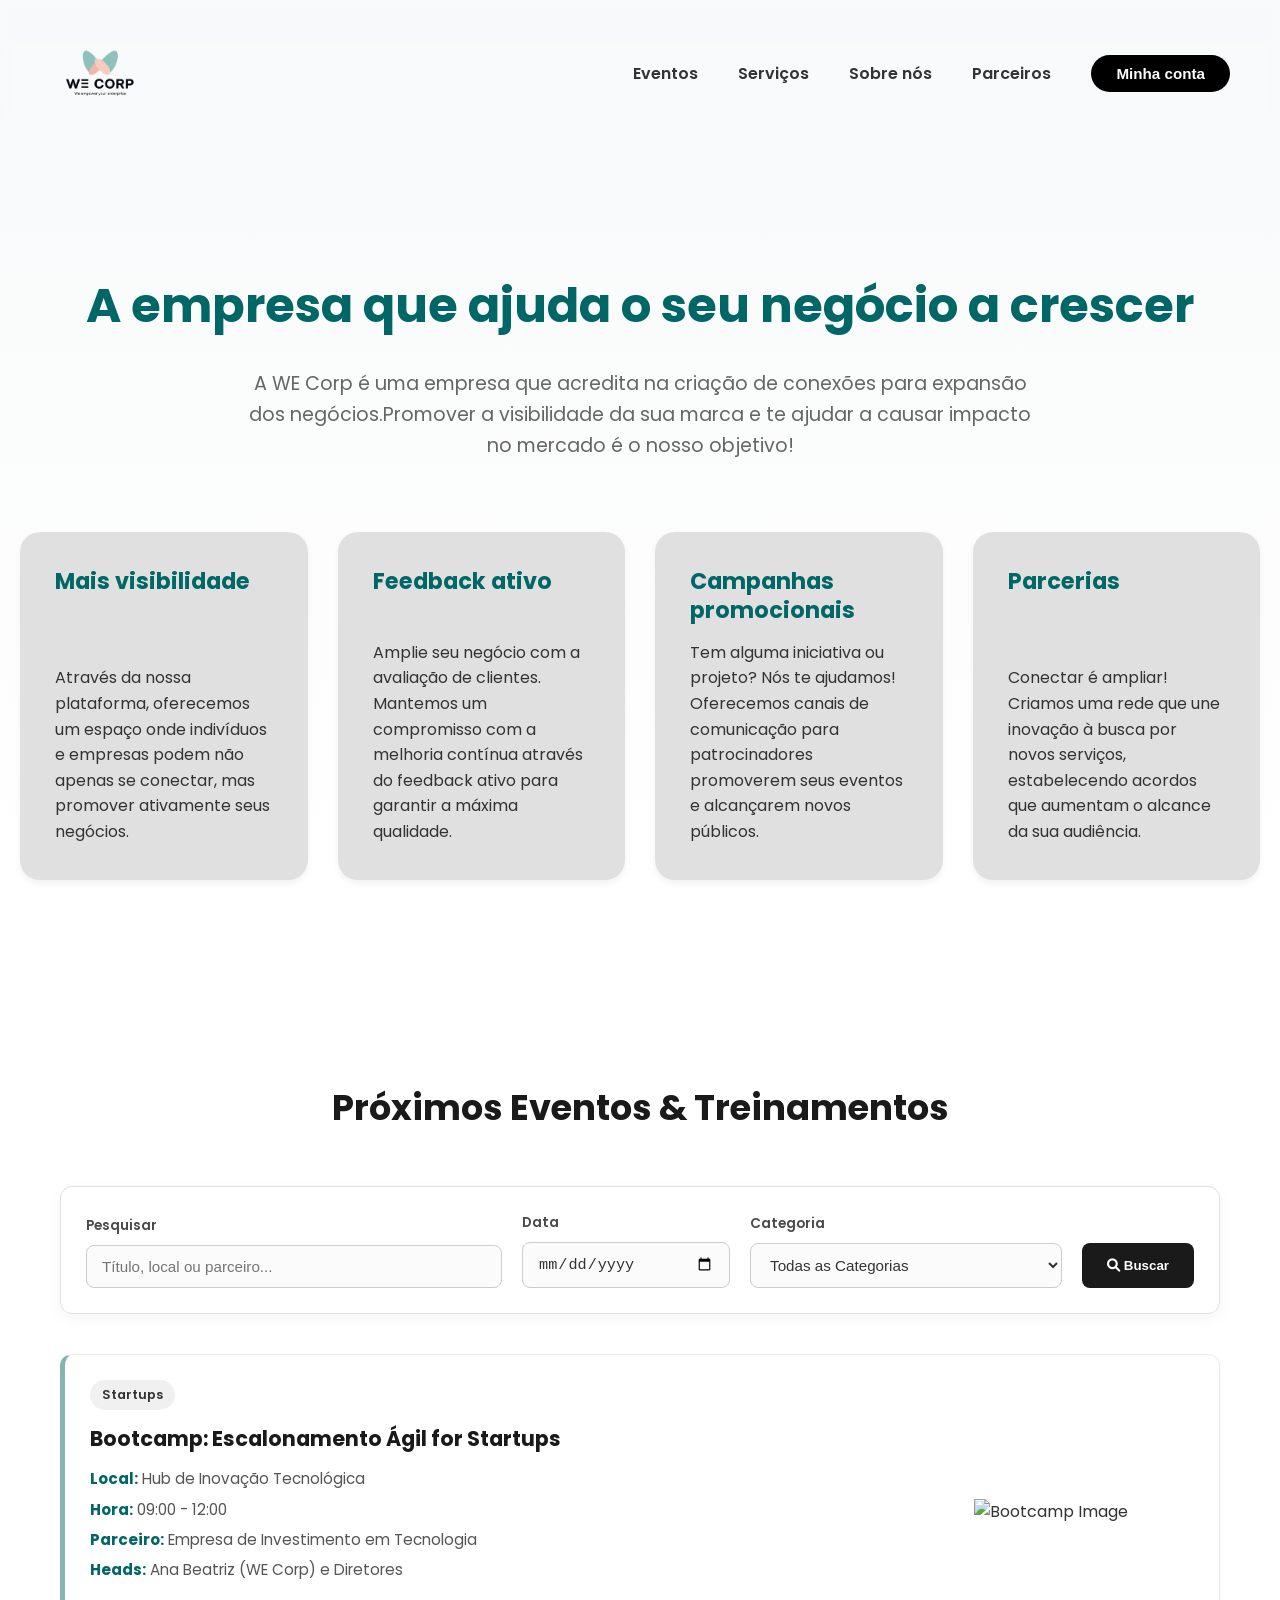
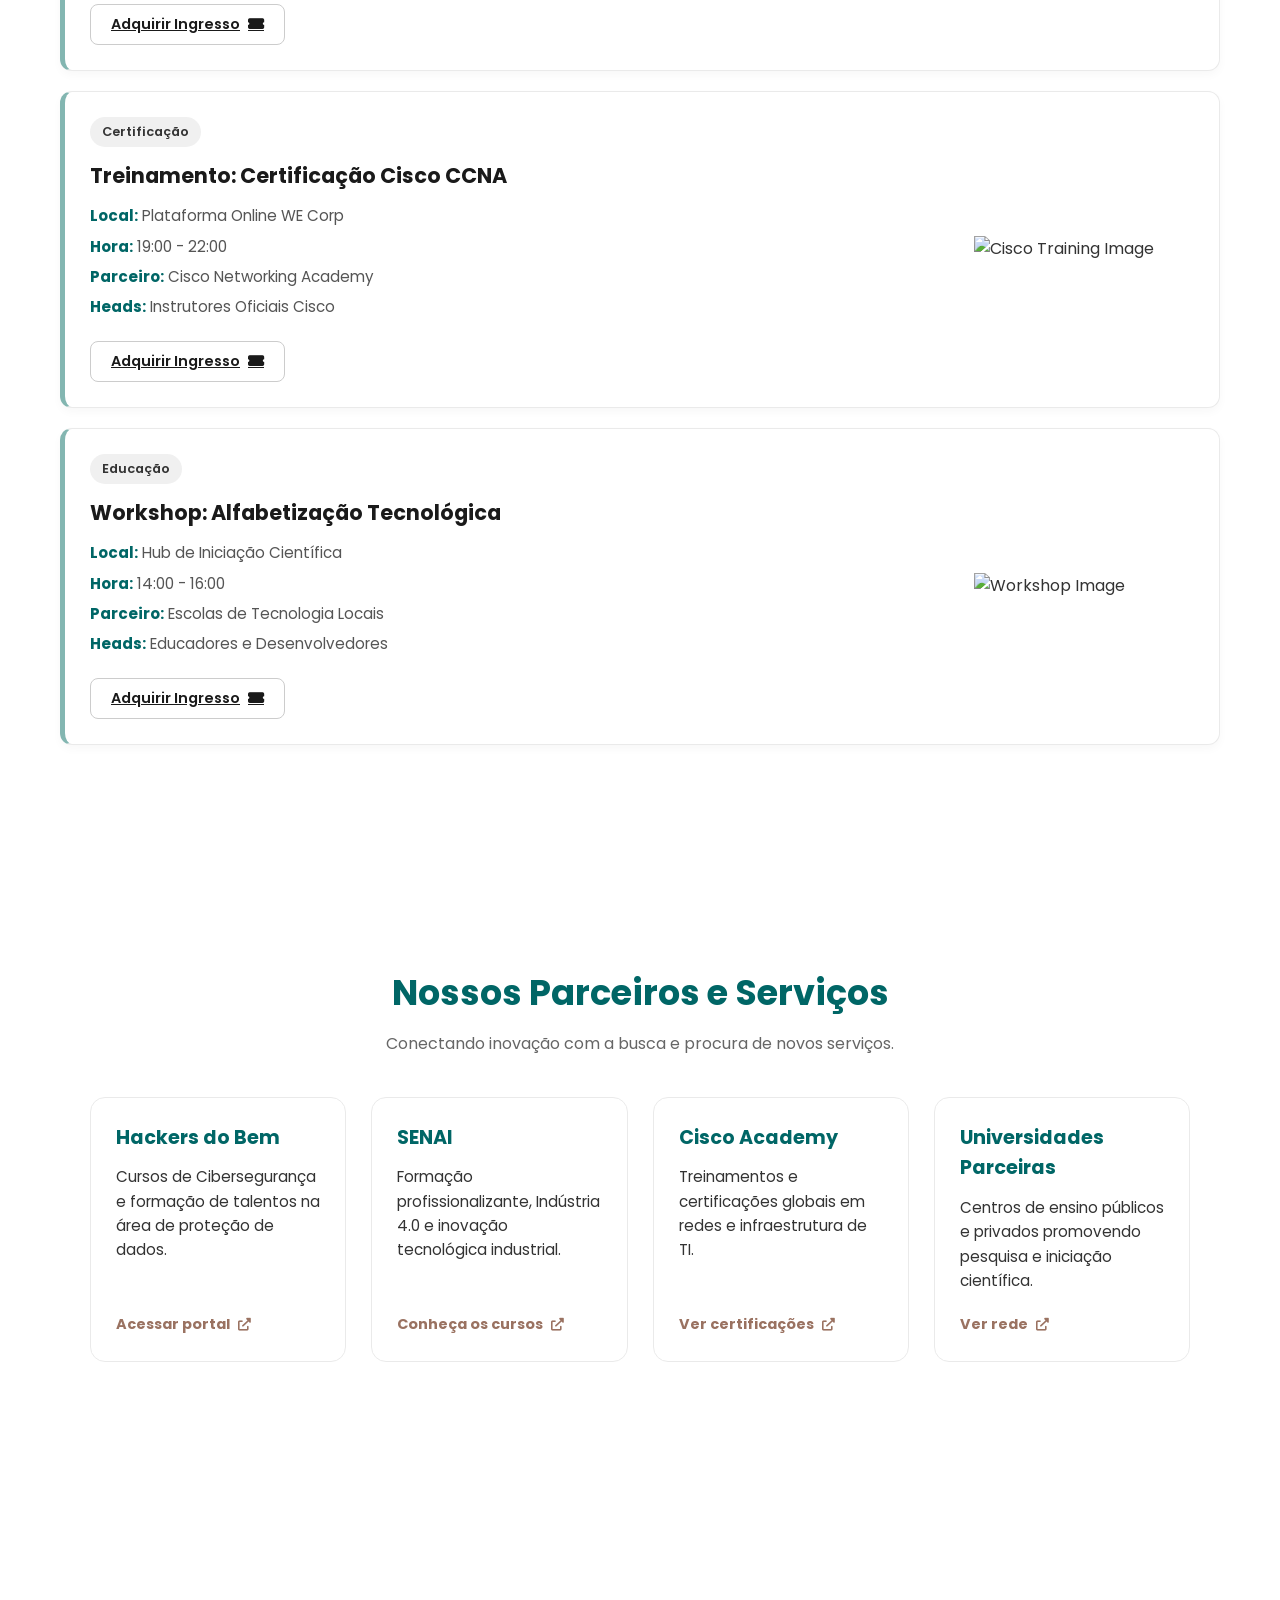
==== index.html @ f9f8ab6f "Primeiro commit da pasta - projeto_v1" ====
<!DOCTYPE html>
<html lang="pt-BR">
<head>
    <meta charset="UTF-8">
    <meta name="viewport" content="width=device-width, initial-scale=1.0">
    <title>WE Corp - We empower your enterprise</title>
    
    <link href="https://fonts.googleapis.com/css2?family=Poppins:wght@300;400;600;700&display=swap" rel="stylesheet">
    
    <link rel="stylesheet" href="style.css">
    <link rel="stylesheet" href="https://cdnjs.cloudflare.com/ajax/libs/font-awesome/6.0.0/css/all.min.css">
</head>
<body>

    <div class="site-background-gradient"></div>

    <header class="navbar-direct">
        <div class="navbar-content">
            <div class="logo">
                <img src="logo.png" alt="WE CORP Logo" class="logo-img">
            </div>
            <nav>
                <a href="#eventos">Eventos</a>
                <a href="servicos.html">Serviços</a>
                <a href="#sobre">Sobre nós</a>
                <a href="#parceiros">Parceiros</a>
                <button id="btnOpenLogin" class="btn-login">Minha conta</button>
            </nav>
        </div>
    </header>

    <main>
        <section id="sobre" class="hero-section">
            <h1>A empresa que ajuda o seu negócio a crescer</h1>
            <p class="subtitle">A WE Corp é uma empresa que acredita na criação de conexões para expansão dos negócios.Promover a visibilidade da sua marca e te ajudar a causar impacto no mercado é o nosso objetivo!</p>
            
            <div class="cards-grid">
                <div class="card floating">
                    <h3>Mais visibilidade</h3>
                    <p>Através da nossa plataforma, oferecemos um espaço onde indivíduos e empresas podem não apenas se conectar, mas promover ativamente seus negócios.</p>
                </div>
                <div class="card floating">
                    <h3>Feedback ativo</h3>
                    <p>Amplie seu negócio com a avaliação de clientes. Mantemos um compromisso com a melhoria contínua através do feedback ativo para garantir a máxima qualidade.</p>
                </div>
                <div class="card floating">
                    <h3>Campanhas promocionais</h3>
                    <p>Tem alguma iniciativa ou projeto? Nós te ajudamos! Oferecemos canais de comunicação para patrocinadores promoverem seus eventos e alcançarem novos públicos.</p>
                </div>
                <div class="card floating">
                    <h3>Parcerias</h3>
                    <p>Conectar é ampliar! Criamos uma rede que une inovação à busca por novos serviços, estabelecendo acordos que aumentam o alcance da sua audiência.</p>
                </div>
            </div>
        </section>

        <section id="eventos" class="events-section">
            <h2>Próximos Eventos & Treinamentos</h2>
            
            <div class="search-wrapper">
                <div class="search-container">
                    <div class="input-group-search">
                        <label>Pesquisar</label>
                        <input type="text" placeholder="Título, local ou parceiro..." class="search-input">
                    </div>
                    
                    <div class="input-group-search">
                        <label for="event-date">Data</label>
                        <input type="date" id="event-date" class="date-input">
                    </div>
                    
                    <div class="input-group-search">
                        <label>Categoria</label>
                        <select class="filter-select">
                            <option value="all">Todas as Categorias</option>
                            <option value="startup">Startups & Inovação</option>
                            <option value="certificacao">Certificações em Alta</option>
                            <option value="educacao">Educação Digital</option>
                        </select>
                    </div>
                    
                    <button class="btn-search"><i class="fas fa-search"></i> Buscar</button>
                </div>
            </div>

            <div class="events-list">
                <div class="event-item">
                    <div class="event-details">
                        <span class="tag">Startups</span>
                        <h4>Bootcamp: Escalonamento Ágil for Startups</h4>
                        <p><strong>Local:</strong> Hub de Inovação Tecnológica</p>
                        <p><strong>Hora:</strong> 09:00 - 12:00</p>
                        <p><strong>Parceiro:</strong> Empresa de Investimento em Tecnologia</p>
                        <p><strong>Heads:</strong> Ana Beatriz (WE Corp) e Diretores</p>

                        <a href="evento-detalhes.html" class="btn-service" style="display: inline-flex; width: auto; margin-top: 15px; padding: 8px 20px; font-size: 0.9rem;">
        Adquirir Ingresso <i class="fas fa-ticket-alt" style="margin-left: 8px;"></i>
    </a>

                    </div>
                    <img src="https://i.ibb.co/3rSj9fS/event-1.jpg" alt="Bootcamp Image" class="event-img">
                </div>

                <div class="event-item">
                    <div class="event-details">
                        <span class="tag">Certificação</span>
                        <h4>Treinamento: Certificação Cisco CCNA</h4>
                        <p><strong>Local:</strong> Plataforma Online WE Corp</p>
                        <p><strong>Hora:</strong> 19:00 - 22:00</p>
                        <p><strong>Parceiro:</strong> Cisco Networking Academy</p>
                        <p><strong>Heads:</strong> Instrutores Oficiais Cisco</p>

                        <a href="evento-detalhes.html" class="btn-service" style="display: inline-flex; width: auto; margin-top: 15px; padding: 8px 20px; font-size: 0.9rem;">
        Adquirir Ingresso <i class="fas fa-ticket-alt" style="margin-left: 8px;"></i>
    </a>

                    </div>
                    <img src="https://i.ibb.co/9vHkL3Z/event-2.jpg" alt="Cisco Training Image" class="event-img">
                </div>

                <div class="event-item">
                    <div class="event-details">
                        <span class="tag">Educação</span>
                        <h4>Workshop: Alfabetização Tecnológica</h4>
                        <p><strong>Local:</strong> Hub de Iniciação Científica</p>
                        <p><strong>Hora:</strong> 14:00 - 16:00</p>
                        <p><strong>Parceiro:</strong> Escolas de Tecnologia Locais</p>
                        <p><strong>Heads:</strong> Educadores e Desenvolvedores</p>

                        <a href="evento-detalhes.html" class="btn-service" style="display: inline-flex; width: auto; margin-top: 15px; padding: 8px 20px; font-size: 0.9rem;">
        Adquirir Ingresso <i class="fas fa-ticket-alt" style="margin-left: 8px;"></i>
    </a>

                    </div>
                    <img src="https://i.ibb.co/h7W01x0/event-3.jpg" alt="Workshop Image" class="event-img">
                </div>
            </div>
        </section>

        <section id="parceiros" class="partners-section">
            <h2>Nossos Parceiros e Serviços</h2>
            <p>Conectando inovação com a busca e procura de novos serviços.</p>
            <div class="partners-grid">
                <div class="partner-card">
                    <h4>Hackers do Bem</h4>
                    <p>Cursos de Cibersegurança e formação de talentos na área de proteção de dados.</p>
                    <a href="https://site-externo.com" target="_blank" class="partner-link">Acessar portal <i class="fas fa-external-link-alt"></i></a>
                </div>
                <div class="partner-card">
                    <h4>SENAI</h4>
                    <p>Formação profissionalizante, Indústria 4.0 e inovação tecnológica industrial.</p>
                    <a href="https://site-externo.com" target="_blank" class="partner-link">Conheça os cursos <i class="fas fa-external-link-alt"></i></a>
                </div>
                <div class="partner-card">
                    <h4>Cisco Academy</h4>
                    <p>Treinamentos e certificações globais em redes e infraestrutura de TI.</p>
                    <a href="https://site-externo.com" target="_blank" class="partner-link">Ver certificações <i class="fas fa-external-link-alt"></i></a>
                </div>
                <div class="partner-card">
                    <h4>Universidades Parceiras</h4>
                    <p>Centros de ensino públicos e privados promovendo pesquisa e iniciação científica.</p>
                    <a href="https://site-externo.com" target="_blank" class="partner-link">Ver rede <i class="fas fa-external-link-alt"></i></a>
                </div>
            </div>
        </section>
    </main>

    <footer>
        <div class="footer-content">
            <div class="footer-brand">
                <img src="logo.png" alt="WE CORP Logo" class="footer-logo">
                <p>We empower your enterprise</p>
            </div>
            <div class="footer-links">
                <h4>Navegação</h4>
                <a href="#eventos">Eventos</a>
                <a href="servicos.html">Serviços</a>
                <a href="#sobre">Sobre nós</a>
            </div>
            <div class="footer-social">
                <h4>Redes Sociais</h4>
                <div class="social-icons">
                    <a href="#"><i class="fab fa-linkedin"></i> LinkedIn</a>
                    <a href="#"><i class="fab fa-instagram"></i> Instagram</a>
                    <a href="#"><i class="fab fa-youtube"></i> YouTube</a>
                </div>
            </div>
        </div>
    </footer>

    <div id="loginModal" class="modal-overlay">
        <div class="login-container">
            <button class="close-modal"><i class="fas fa-times"></i></button>
            <div class="login-art">
                <img src="login.png" alt="Arte WE Corp" class="login-bg-image">
            </div>
            <div class="login-form-box">
                <h2>Login</h2>
<form id="formLogin">
    <div class="input-group">
        <label>E-mail</label>
        <input type="email" id="emailLogin" placeholder="Digite seu e-mail" required>
    </div>
    <div class="input-group">
        <label>Senha</label>
        <input type="password" id="senhaLogin" placeholder="Digite sua senha" required>
    </div>
    <a href="#" class="forgot-pass">Esqueci minha senha</a>
    <button type="submit" class="btn-submit">Acessar</button>
</form>
                <div class="register-link">
                    <p>Ainda não possui uma conta?</p>
                    <button id="btnSwitchToRegister" class="btn-register">Criar conta</button>
                </div>
                <div class="social-login">
                    <a href="#"><i class="fab fa-facebook social-icon-fb"></i></a>
                    <a href="#"><i class="fab fa-google social-icon-g"></i></a>
                </div>
            </div>
        </div>
    </div>

    <div id="registerModal" class="modal-overlay">
        <div class="login-container">
            <button class="close-modal"><i class="fas fa-times"></i></button>
            <div class="login-art">
                <img src="login.png" alt="Arte WE Corp" class="login-bg-image">
            </div>
            <div class="login-form-box">
                <h2>Criar Conta</h2>
                <form>
                    <div class="input-group">
                        <label>Nome Completo</label>
                        <input type="text" placeholder="Digite seu nome">
                    </div>
                    <div class="input-group">
                        <label>E-mail</label>
                        <input type="email" placeholder="Digite seu e-mail">
                    </div>
                    <div class="input-group">
                        <label>Senha</label>
                        <input type="password" placeholder="Crie uma senha">
                    </div>
                    <button type="submit" class="btn-submit" style="margin-top: 15px;">Cadastrar</button>
                </form>
                <div class="register-link">
                    <p>Já possui uma conta?</p>
                    <button id="btnSwitchToLogin" class="btn-register">Fazer Login</button>
                </div>
            </div>
        </div>
    </div>

    <script>
        const btnOpenLogin = document.getElementById('btnOpenLogin');
        const loginModal = document.getElementById('loginModal');
        const registerModal = document.getElementById('registerModal');
        const btnsClose = document.querySelectorAll('.close-modal');
        const btnSwitchToRegister = document.getElementById('btnSwitchToRegister');
        const btnSwitchToLogin = document.getElementById('btnSwitchToLogin');

        btnOpenLogin.addEventListener('click', () => {
            loginModal.classList.add('active');
        });

        btnsClose.forEach(btn => {
            btn.addEventListener('click', () => {
                loginModal.classList.remove('active');
                registerModal.classList.remove('active');
            });
        });

        window.addEventListener('click', (e) => {
            if(e.target === loginModal) loginModal.classList.remove('active');
            if(e.target === registerModal) registerModal.classList.remove('active');
        });

        btnSwitchToRegister.addEventListener('click', () => {
            loginModal.classList.remove('active');
            registerModal.classList.add('active');
        });

        btnSwitchToLogin.addEventListener('click', () => {
            registerModal.classList.remove('active');
            loginModal.classList.add('active');
        });
    </script>
    <script src="auth.js"></script>
</body>
</html>
---- style.css ----
/* =========================================
   1. VARIÁVEIS DE CORES E TIPOGRAFIA (Tema Corrigido)
========================================= */
:root {
    /* Cores do Tema (Modernizadas e Padronizadas) */
    --theme-teal-light: #a2d2d2;   /* Azul dos botões (Manter como sotaque) */
    --theme-teal-main: #83b6b1;    /* Azul-petróleo principal */
    --theme-teal-elegant: #006666; /* Azul-petróleo elegante para títulos */
    --theme-accent-peach: #f8c8b8; /* Cor das asas da borboleta */
    --theme-terracotta: #9a7261;   /* Base do gradiente de login */
    
    /* Cores de Fundo e Texto Elegantes (Grays) */
    --bg-white: #ffffff;
    --bg-light-gray: #f8f9fa;     /* Cinza elegante para fundo */
    --bg-card-gray: #e0e0e0;      /* Cinza elegante para os cards Sobre Nós */
    
    --text-dark: #333333;         /* Texto principal altamente legível */
    --text-muted: #666666;        /* Texto secundário */
    --text-light: #ffffff;        /* Texto claro */
    
    /* Nova Tipografia Modernizada e Padronizada */
    --font-standard: 'Poppins', 'Helvetica Neue', Arial, sans-serif;
    
    /* Efeitos e Sombras */
    --shadow-subtle: 0 4px 6px rgba(0,0,0,0.05);
    --shadow-medium: 0 10px 20px rgba(0,0,0,0.1);
    --transition-standard: all 0.3s ease;
}


/* =========================================
   2. RESETS E CONFIGURAÇÕES GERAIS
========================================= */
* {
    margin: 0;
    padding: 0;
    box-sizing: border-box;
}

html {
    scroll-behavior: smooth;
    font-family: var(--font-standard); /* Tipografia moderna e padronizada */
    color: var(--text-dark);
}

body {
    background-color: var(--bg-white);
    line-height: 1.6;
    position: relative;
    overflow-x: hidden;
    min-height: 100vh;
}


/* =========================================
   3. GRADIENTE DE FUNDO FULL-PAGE
========================================= */
.site-background-gradient {
    position: fixed; 
    top: 0;
    left: 0;
    width: 100%;
    height: 100%;
    /* Gradiente sutil do cinza elegante ao branco */
    background: linear-gradient(180deg, 
        var(--bg-light-gray) 0%, 
        var(--bg-white) 100%);
    z-index: -2; 
}

main {
    padding-bottom: 60px;
    z-index: 1; 
}


/* =========================================
   4. HEADER / NAVEGAÇÃO DIRETA NA PÁGINA
========================================= */
header.navbar-direct {
    width: 100%;
    background-color: transparent; 
    backdrop-filter: blur(5px);
    z-index: 100;
    position: relative;
    border: none; 
    border-radius: 0; 
    padding: 0; 
}

.navbar-direct .navbar-content {
    display: flex;
    justify-content: space-between;
    align-items: center;
    padding: 20px 50px; 
    max-width: 1400px;
    margin: 0 auto;
}

.navbar-direct .logo-img {
    height: 100px;
}

/* Transformamos o nav em um container flexível para controlar o espaçamento */
.navbar-direct nav {
    display: flex;
    align-items: center;
    gap: 40px; /* Aumente ou diminua este valor para ajustar a distância exata */
}

.navbar-direct nav a {
    text-decoration: none;
    color: var(--text-dark);
    font-weight: 600;
    font-size: 1rem; /* Aumentei um pouquinho a fonte para dar mais presença */
    transition: var(--transition-standard);
    /* Removido o margin-left antigo, pois o 'gap' acima já faz o trabalho */
}

.navbar-direct nav a:not(.btn-login):hover {
    color: var(--theme-teal-main);
}

.navbar-direct .btn-login {
    background-color: #000000;
    color: var(--text-light);
    padding: 10px 25px; /* Deixei o botão um pouco mais largo */
    border-radius: 25px;
    border: none;
    font-size: 0.95rem;
    font-weight: 600;
    cursor: pointer;
    transition: var(--transition-standard);
}

.navbar-direct .btn-login:hover {
    background-color:rgb(92, 122, 122);
    transform: translateY(-2px);
}


/* =========================================
   5. SEÇÃO HERÓI (SOBRE NÓS) - CARDS
========================================= */
.hero-section {
    text-align: center;
    padding: 120px 20px;
    max-width: 1400px; /* aumentei pra caber melhor 4 cards */
    margin: 0 auto;
}

.hero-section h1 {
    font-size: 3rem;
    margin-bottom: 25px;
    font-weight: 700;
    color: var(--theme-teal-elegant);
}

.subtitle {
    max-width: 800px;
    margin: 0 auto 70px auto;
    font-size: 1.2rem;
    color: var(--text-muted);
}

/* GRID DOS CARDS */
.cards-grid {
    display: grid;
    grid-template-columns: repeat(4, 1fr);
    gap: 30px;
}

/* CARD */
.card {
    background-color: var(--bg-card-gray);
    padding: 35px;
    border-radius: 20px;
    text-align: left; /* melhor leitura */
    box-shadow: var(--shadow-subtle);
    transition: var(--transition-standard);
    border: none;
    height: 100%;
    display: flex;
    flex-direction: column;
    justify-content: space-between;
}

/* HOVER */
.card:hover {
    transform: translateY(-8px) scale(1.02);
    box-shadow: 0 20px 40px rgba(0,0,0,0.15);
}

/* TÍTULO */
.card h3 {
    line-height: 1.3;
    margin-bottom: 15px;
    color: var(--theme-teal-elegant);
    font-size: 1.4rem;
    font-weight: 700;
}

/* TEXTO */
.card p {
    color: var(--text-dark);
    line-height: 1.6;
}

/* ANIMAÇÃO */
.card.floating {
    animation: floatingCard 4s ease-in-out infinite;
}

.cards-grid .card:nth-child(1) { animation-delay: 0s; }
.cards-grid .card:nth-child(2) { animation-delay: 1s; }
.cards-grid .card:nth-child(3) { animation-delay: 2s; }
.cards-grid .card:nth-child(4) { animation-delay: 3s; }

@keyframes floatingCard {
    0% { transform: translateY(0px); }
    50% { transform: translateY(-10px); }
    100% { transform: translateY(0px); }
}


/* =========================================
   6. SEÇÃO DE EVENTOS (Design Sério e Integrado)
========================================= */
.events-section {
    padding: 80px 20px;
    max-width: 1200px;
    margin: 0 auto;
    /* Removido o background, backdrop-filter e bordas para integrar à página */
}

.events-section h2 {
    text-align: center;
    margin-bottom: 50px;
    font-size: 2.2rem;
    color: #1a1a1a; /* Preto sério e elegante */
    font-weight: 700;
}

/* Painel de Busca mais limpo e profissional */
.search-wrapper {
    background: #ffffff;
    padding: 25px;
    border-radius: 12px;
    box-shadow: 0 5px 15px rgba(0, 0, 0, 0.04); /* Sombra mais sutil */
    margin-bottom: 40px;
    border: 1px solid #e0e0e0; /* Borda cinza clara e discreta */
}

.search-container {
    display: grid;
    grid-template-columns: 2fr 1fr 1.5fr auto;
    gap: 20px;
    align-items: end;
}

.input-group-search {
    display: flex;
    flex-direction: column;
}

.input-group-search label {
    font-size: 0.85rem;
    font-weight: 600;
    margin-bottom: 8px;
    color: #4a4a4a; /* Cinza escuro no lugar do ciano para mais seriedade */
}

.search-input, 
.date-input, 
.filter-select {
    padding: 12px 15px;
    border: 1px solid #cccccc;
    border-radius: 8px;
    font-size: 0.95rem;
    background-color: #fbfbfb; /* Quase branco */
    color: #333333;
    transition: border 0.3s ease;
}

.search-input:focus, 
.date-input:focus, 
.filter-select:focus {
    outline: none;
    border-color: var(--theme-teal-main); /* Destaque ciano ao clicar */
}

/* Botão de busca escuro e elegante */
.btn-search {
    height: 45px;
    background-color: #1a1a1a; /* Preto */
    color: #ffffff;
    padding: 0 25px;
    border: none;
    border-radius: 8px;
    cursor: pointer;
    font-weight: 600;
    transition: var(--transition-standard);
}

.btn-search:hover {
    background-color: var(--theme-teal-elegant); /* Fica azul-petróleo ao passar o mouse */
}

/* Lista de Eventos */
.events-list {
    display: flex;
    flex-direction: column;
    gap: 20px;
}

.event-item {
    background: #ffffff;
    padding: 25px;
    border-radius: 12px;
    box-shadow: 0 4px 10px rgba(0, 0, 0, 0.03);
    border: 1px solid #eaeaea;
    border-left: 5px solid var(--theme-teal-main); /* Borda lateral ciano para identidade visual */
    display: flex;
    justify-content: space-between;
    align-items: center;
    gap: 20px;
    transition: var(--transition-standard);
}

.event-item:hover {
    box-shadow: 0 8px 25px rgba(0, 0, 0, 0.08);
    border-color: #d0d0d0;
}

.event-details {
    flex: 1;
}

/* Tags com visual mais neutro (Cinza claro com texto escuro) */
.tag {
    background: #f0f0f0; 
    color: #333333;
    padding: 5px 12px;
    border-radius: 20px;
    font-size: 0.8rem;
    font-weight: 600;
    display: inline-block;
    margin-bottom: 12px;
}

.event-details h4 {
    font-size: 1.3rem;
    margin-bottom: 12px;
    color: #1a1a1a; /* Preto sério */
    font-weight: 700;
}

.event-details p {
    margin-bottom: 6px;
    font-size: 0.95rem;
    color: #555555; /* Cinza médio para os textos de apoio */
}

/* Os "strong" (Local, Hora, etc) ganham a cor ciano elegante */
.event-details strong {
    color: var(--theme-teal-elegant); 
}

.event-img {
    width: 220px;
    height: 100%;
    object-fit: cover;
    border-radius: 0 15px 15px 0;
}


/* =========================================
   7. SEÇÃO DE PARCEIROS
========================================= */
.partners-section {
    text-align: center;
    padding: 80px 20px;
    margin-top: 60px;
}

.partners-section h2 {
    font-size: 2.2rem;
    margin-bottom: 10px;
    color: var(--theme-teal-elegant);
}

.partners-section > p {
    color: var(--text-muted);
    margin-bottom: 40px;
}

.partners-grid {
    display: grid;
    grid-template-columns: repeat(auto-fit, minmax(220px, 1fr));
    gap: 25px;
    max-width: 1100px;
    margin: 0 auto;
}

.partner-card {
    background: white;
    padding: 25px;
    border-radius: 15px;
    border: 1px solid #eaeaea;
    transition: var(--transition-standard);
    display: flex;
    flex-direction: column;
    text-align: left;
}

.partner-card:hover {
    box-shadow: var(--shadow-medium);
    border-color: var(--theme-teal-light);
}

.partner-card h4 {
    color: var(--theme-teal-elegant);
    margin-bottom: 12px;
    font-size: 1.2rem;
}

.partner-card p {
    margin-bottom: 20px;
    font-size: 0.95rem;
    color: var(--text-dark);
}

.partner-link {
    display: inline-block;
    color: var(--theme-terracotta);
    text-decoration: none;
    font-weight: bold;
    font-size: 0.9rem;
    transition: var(--transition-standard);
    margin-top: auto;
}

.partner-link i {
    font-size: 0.8rem;
    margin-left: 5px;
}

.partner-link:hover {
    color: var(--theme-teal-main);
}


/* =========================================
   8. MODAL (LOGIN E CADASTRO)
========================================= */
.modal-overlay {
    position: fixed;
    top: 0;
    left: 0;
    width: 100%;
    height: 100%;
    background-color: rgba(0, 0, 0, 0.6);
    backdrop-filter: blur(5px);
    display: flex;
    justify-content: center;
    align-items: center;
    z-index: 1000;
    opacity: 0;
    visibility: hidden;
    transition: var(--transition-standard);
}

.modal-overlay.active {
    opacity: 1;
    visibility: visible;
}

.login-section { 
    display: none; 
}

.login-container {
    display: flex;
    background: white;
    border-radius: 25px;
    overflow: hidden;
    box-shadow: var(--shadow-medium);
    max-width: 900px;
    width: 90%;
    height: 600px; 
    transform: scale(0.9);
    transition: transform 0.3s ease;
    position: relative;
}

.modal-overlay.active .login-container {
    transform: scale(1);
}

.close-modal {
    position: absolute;
    top: 15px;
    right: 20px;
    background: transparent;
    border: none;
    color: rgba(255,255,255,0.7);
    font-size: 1.5rem;
    cursor: pointer;
    z-index: 10;
    transition: var(--transition-standard);
}

.close-modal:hover {
    color: var(--theme-accent-peach);
    transform: scale(1.1);
}

.login-art {
    flex: 1.2;
    background-color: var(--bg-light-teal);
    display: flex;
    flex-direction: column;
    align-items: center;
    justify-content: center;
    padding: 0;
    position: relative;
    overflow: hidden;
}

.login-bg-image {
    width: 100%;
    height: 100%;
    object-fit: cover;
    display: block;
}

.login-form-box {
    flex: 1;
    background: linear-gradient(180deg, var(--theme-teal-main) 0%, var(--theme-terracotta) 100%);
    padding: 50px;
    color: white;
    display: flex;
    flex-direction: column;
    align-items: center;
    justify-content: center;
}

.login-form-box h2 {
    font-size: 2rem;
    margin-bottom: 30px;
    font-weight: 700;
}

.login-form-box form {
    width: 100%;
}

.input-group {
    width: 100%;
    margin-bottom: 15px;
}

.input-group label {
    display: block;
    margin-bottom: 6px;
    font-size: 0.9rem;
    font-weight: 600;
}

.input-group input {
    width: 100%;
    padding: 12px;
    border-radius: 8px;
    border: 1px solid rgba(255,255,255,0.2);
    background-color: rgba(255,255,255,0.05);
    color: white;
}

.input-group input::placeholder { 
    color: rgba(255,255,255,0.5); 
}

.forgot-pass {
    color: #eee;
    font-size: 0.85rem;
    text-decoration: underline;
    display: block;
    text-align: right;
    margin-bottom: 20px;
}

.btn-submit {
    width: 100%;
    background-color: #fceceb; 
    color: var(--theme-terracotta);
    padding: 12px;
    border: none;
    border-radius: 30px;
    font-weight: 700;
    font-size: 1.05rem;
    cursor: pointer;
    margin-bottom: 20px;
    transition: var(--transition-standard);
}

.btn-submit:hover {
    background-color: #f8dbda;
    transform: translateY(-2px);
}

.register-link {
    width: 100%;
    text-align: center;
    border-top: 1px solid rgba(255,255,255,0.2);
    padding-top: 20px;
    margin-top: 10px;
}

.register-link p {
    font-size: 0.85rem;
    margin-bottom: 10px;
}

.btn-register {
    width: 100%;
    background-color: rgba(0,0,0,0.2); 
    color: white;
    padding: 10px;
    border: 1px solid rgba(255,255,255,0.3);
    border-radius: 30px;
    cursor: pointer;
    font-weight: 600;
    transition: var(--transition-standard);
}

.btn-register:hover {
    background-color: rgba(0,0,0,0.4);
}

.social-login {
    margin-top: 20px;
    display: flex;
    gap: 20px;
}

.social-icon-fb { 
    color: #1877F2; 
    font-size: 28px; 
    transition: var(--transition-standard); 
}

.social-icon-g { 
    color: #DB4437; 
    font-size: 28px; 
    transition: var(--transition-standard); 
}

.social-login a:hover i { 
    transform: scale(1.1); 
}


/* =========================================
   9. FOOTER
========================================= */
footer {
    background-color: rgba(255, 255, 255, 0.9);
    backdrop-filter: blur(5px);
    padding: 60px 50px;
    border-top: 2px solid #eee;
    z-index: 1;
    position: relative;
}

.footer-content {
    display: flex;
    justify-content: space-between;
    max-width: 1400px;
    margin: 0 auto;
    flex-wrap: wrap;
    gap: 30px;
}

.footer-logo {
    height: 100px;
    margin-bottom: 10px;
}

.footer-brand p {
    color: #666;
    font-size: 0.9rem;
}

.footer-links a, 
.footer-social a {
    display: block;
    color: var(--text-dark);
    text-decoration: none;
    margin-bottom: 10px;
    font-size: 0.95rem;
    transition: var(--transition-standard);
}

.footer-links a:hover, 
.footer-social a:hover {
    color: var(--theme-teal-main);
}

.footer-links h4, 
.footer-social h4 {
    margin-bottom: 18px;
    color: var(--text-dark);
    font-weight: 700;
}

.social-icons a i {
    margin-right: 8px;
    color: var(--theme-teal-main);
}


/* =========================================
   10. SEÇÃO DE SERVIÇOS
========================================= */
.services-section {
    padding: 80px 20px;
    max-width: 1200px;
    margin: 0 auto;
}

.services-section h2 {
    text-align: center;
    margin-bottom: 50px;
    font-size: 2.2rem;
    color: #1a1a1a;
    font-weight: 700;
}

.services-block {
    margin-bottom: 60px;
}

.section-subtitle {
    font-size: 1.5rem;
    color: var(--theme-teal-elegant);
    margin-bottom: 25px;
    font-weight: 700;
    display: flex;
    align-items: center;
    gap: 10px;
}

.highlight-icon {
    color: #f39c12; /* Amarelo dourado para a estrela de recomendação */
}

/* Grid de Serviços */
.services-grid {
    display: grid;
    grid-template-columns: repeat(auto-fit, minmax(320px, 1fr));
    gap: 30px;
}

/* O grid geral pode ter cards um pouco menores se quiser comportar 3 por linha no desktop */
.general-grid {
    grid-template-columns: repeat(auto-fit, minmax(300px, 1fr));
}

/* Cards de Serviço */
.service-card {
    background: #ffffff;
    padding: 30px;
    border-radius: 15px;
    box-shadow: 0 4px 10px rgba(0, 0, 0, 0.03);
    border: 1px solid #eaeaea;
    display: flex;
    flex-direction: column;
    transition: var(--transition-standard);
}

.service-card:hover {
    transform: translateY(-5px);
    box-shadow: 0 15px 30px rgba(0, 0, 0, 0.08);
    border-color: var(--theme-teal-main);
}

/* Destaque visual nas recomendações */
.highlight-card {
    border: 2px solid var(--theme-teal-light);
    background: linear-gradient(to bottom right, #ffffff, #fdfdfd);
}

.service-header {
    display: flex;
    justify-content: space-between;
    align-items: center;
    margin-bottom: 15px;
}

.service-rating {
    color: #f39c12; /* Estrelas douradas */
    font-size: 0.9rem;
}

.service-rating span {
    color: var(--text-muted);
    font-weight: 600;
    margin-left: 5px;
}

.service-card h4 {
    font-size: 1.25rem;
    color: #1a1a1a;
    margin-bottom: 8px;
    line-height: 1.3;
}

.service-provider {
    font-size: 0.9rem;
    color: var(--text-muted);
    margin-bottom: 15px;
}

.service-provider strong {
    color: var(--theme-teal-elegant);
}

.service-desc {
    font-size: 0.95rem;
    color: #555555;
    margin-bottom: 25px;
    line-height: 1.5;
    flex-grow: 1; /* Empurra o botão para a base do card */
}

/* Botão de ação do card */
.btn-service {
    background: transparent;
    color: #1a1a1a;
    border: 1px solid #cccccc;
    padding: 10px 20px;
    border-radius: 8px;
    font-weight: 600;
    cursor: pointer;
    transition: var(--transition-standard);
    display: flex;
    justify-content: space-between;
    align-items: center;
    width: 100%;
}

.btn-service:hover {
    background: var(--theme-teal-elegant);
    color: #ffffff;
    border-color: var(--theme-teal-elegant);
}


/* =========================================
   11. PÁGINA DE DETALHES DO EVENTO & CHECKOUT
========================================= */
.event-page-container {
    max-width: 1200px;
    margin: 40px auto 80px auto;
    padding: 0 20px;
}

.event-hero-header {
    text-align: center;
    margin-bottom: 40px;
}

.event-hero-header h1 {
    font-size: 2.5rem;
    color: var(--theme-teal-elegant);
    margin: 15px 0;
}

.event-quick-info {
    display: flex;
    justify-content: center;
    gap: 30px;
    color: var(--text-muted);
    font-weight: 600;
    font-size: 1.05rem;
    flex-wrap: wrap;
}

.event-quick-info i {
    color: var(--theme-teal-main);
    margin-right: 5px;
}

.event-grid-layout {
    display: grid;
    grid-template-columns: 1.8fr 1.2fr;
    gap: 40px;
}

/* Coluna da Esquerda (Info) */
.event-main-img {
    width: 100%;
    height: 400px;
    object-fit: cover;
    border-radius: 15px;
    margin-bottom: 30px;
    box-shadow: var(--shadow-subtle);
}

.info-section {
    background: #ffffff;
    padding: 30px;
    border-radius: 15px;
    border: 1px solid #eaeaea;
    margin-bottom: 25px;
}

.info-section h3 {
    color: #1a1a1a;
    margin-bottom: 15px;
    font-size: 1.4rem;
    border-bottom: 2px solid var(--bg-light-gray);
    padding-bottom: 10px;
}

.content-list {
    list-style: none;
}

.content-list li {
    margin-bottom: 12px;
    color: var(--text-dark);
}

.content-list i {
    color: var(--theme-teal-main);
    margin-right: 10px;
}

.certification-box {
    display: flex;
    align-items: center;
    gap: 20px;
    background: linear-gradient(to right, #f8f9fa, #ffffff);
    border-left: 5px solid #f39c12; /* Cor de destaque/ouro */
}

.cert-icon {
    font-size: 3rem;
    color: #f39c12;
}

.map-container {
    border-radius: 10px;
    overflow: hidden;
    border: 1px solid #eaeaea;
}

/* Coluna da Direita (Checkout) */
.checkout-card {
    background: #ffffff;
    padding: 30px;
    border-radius: 15px;
    border: 1px solid #eaeaea;
    box-shadow: var(--shadow-medium);
    position: sticky;
    top: 20px;
}

.checkout-card h3 {
    font-size: 1.4rem;
    color: #1a1a1a;
    text-align: center;
    margin-bottom: 10px;
}

.price-display {
    text-align: center;
    color: var(--theme-teal-elegant);
    margin-bottom: 5px;
}

.price-display .currency { 
    font-size: 1.5rem; 
    font-weight: 600; 
    vertical-align: top; 
}

.price-display .amount { 
    font-size: 3.5rem; 
    font-weight: 700; 
    line-height: 1; 
}

.price-display .cents { 
    font-size: 1.5rem; 
    font-weight: 600; 
    vertical-align: top; 
}

.checkout-subtitle {
    text-align: center;
    color: var(--text-muted);
    font-size: 0.9rem;
    margin-bottom: 25px;
}

/* Abas de Pagamento */
.payment-tabs {
    display: flex;
    gap: 10px;
    margin-bottom: 20px;
}

.payment-tab {
    flex: 1;
    padding: 10px 0;
    border: 1px solid #cccccc;
    background: #fbfbfb;
    border-radius: 8px;
    cursor: pointer;
    font-weight: 600;
    color: #555;
    transition: var(--transition-standard);
    font-size: 0.9rem;
}

.payment-tab.active {
    background: var(--theme-teal-main);
    color: white;
    border-color: var(--theme-teal-main);
}

.pix-area, 
.boleto-area {
    text-align: center;
    padding: 30px 15px;
    background: #f8f9fa;
    border-radius: 8px;
    border: 1px dashed #cccccc;
}

.btn-checkout-final {
    width: 100%;
    margin-top: 25px;
    height: 55px;
    font-size: 1.1rem;
    background-color: #28a745; /* Verde de confirmação */
}

.btn-checkout-final:hover {
    background-color: #218838;
}

.secure-text {
    text-align: center;
    margin-top: 15px;
    font-size: 0.85rem;
    color: #666;
}

.secure-text i { 
    color: #28a745; 
}


/* =========================================
   12. PAINEL ADMINISTRATIVO (DASHBOARD)
========================================= */
.admin-body {
    background-color: #f4f7f6; /* Fundo cinza bem claro para destacar as tabelas brancas */
    margin: 0;
    overflow-x: hidden;
}

.admin-header {
    background-color: #ffffff;
    box-shadow: 0 2px 10px rgba(0,0,0,0.05);
    position: sticky;
    top: 0;
    z-index: 100;
}

.dashboard-container {
    display: flex;
    min-height: calc(100vh - 80px); /* Altura da tela menos o cabeçalho */
}

/* Menu Lateral */
.admin-sidebar {
    width: 280px;
    background-color: #1a1a1a;
    color: #ffffff;
    padding: 30px 0;
    display: flex;
    flex-direction: column;
}

.admin-profile {
    text-align: center;
    padding: 0 20px 30px 20px;
    border-bottom: 1px solid #333;
    margin-bottom: 20px;
}

.admin-profile i {
    font-size: 3rem;
    color: var(--theme-teal-main);
    margin-bottom: 10px;
}

.admin-profile h3 { 
    font-size: 1.2rem; 
}

.admin-profile p { 
    font-size: 0.85rem; 
    color: #aaa; 
}

.admin-menu {
    list-style: none;
    padding: 0;
}

.admin-menu li {
    padding: 15px 30px;
    cursor: pointer;
    transition: all 0.3s ease;
    border-left: 4px solid transparent;
    font-weight: 600;
    display: flex;
    align-items: center;
}

.admin-menu li:hover {
    background-color: #333;
}

.admin-menu li.active {
    background-color: #333;
    border-left-color: var(--theme-teal-main);
    color: var(--theme-teal-light);
}

.admin-menu li i {
    margin-right: 15px;
    width: 20px;
    text-align: center;
}

/* Conteúdo Principal */
.admin-main-content {
    flex: 1;
    padding: 40px;
    overflow-y: auto;
}

.admin-tab-content {
    display: none;
    animation: fadeIn 0.4s ease-in-out;
}

.admin-tab-content.active {
    display: block;
}

@keyframes fadeIn {
    from { 
        opacity: 0; 
        transform: translateY(10px); 
    }
    to { 
        opacity: 1; 
        transform: translateY(0); 
    }
}

.tab-header {
    display: flex;
    justify-content: space-between;
    align-items: center;
    margin-bottom: 30px;
}

.tab-header h2 {
    color: var(--theme-teal-elegant);
}

/* Tabelas do Admin */
.admin-table {
    width: 100%;
    background: #ffffff;
    border-radius: 10px;
    border-collapse: collapse;
    box-shadow: 0 4px 15px rgba(0,0,0,0.03);
    overflow: hidden;
}

.admin-table th, 
.admin-table td {
    padding: 18px 20px;
    text-align: left;
    border-bottom: 1px solid #eee;
}

.admin-table th {
    background-color: #f8f9fa;
    color: #555;
    font-weight: 600;
    text-transform: uppercase;
    font-size: 0.85rem;
}

.admin-table tbody tr:hover {
    background-color: #fcfcfc;
}

/* Status Tags */
.status-tag {
    padding: 5px 10px;
    border-radius: 20px;
    font-size: 0.8rem;
    font-weight: 600;
}

.status-tag.active { 
    background-color: #d4edda; 
    color: #155724; 
}

.status-tag.inactive { 
    background-color: #f8d7da; 
    color: #721c24; 
}

.status-tag.pending {
    background-color: #fff3e0;
    color: #e67e22;
}

/* Botões de Ação na Tabela */
.action-buttons {
    display: flex;
    gap: 10px;
}

.btn-icon {
    border: none;
    background: #f0f0f0;
    color: #555;
    padding: 8px 12px;
    border-radius: 6px;
    cursor: pointer;
    transition: all 0.2s;
    font-size: 0.9rem;
}

.btn-view { 
    background: #e0f7fa; 
    color: #00838f; 
}

.btn-view:hover { 
    background: #b2ebf2; 
}

.btn-edit:hover { 
    background: #e2e2e2; 
}

.btn-disable:hover { 
    background: #ffebee; 
    color: #c62828; 
}

.btn-approve { 
    background: #d4edda; 
    color: #155724; 
}

.btn-approve:hover { 
    background: #c3e6cb; 
}

.btn-delete {
    background: #ffebee;
    color: #c62828;
}

.btn-delete:hover {
    background: #ffcdd2;
}


/* =========================================
   13. MODAL DE PERFIL ADMIN
========================================= */
.admin-profile-modal {
    background: #fff;
    width: 90%;
    max-width: 700px;
    border-radius: 15px;
    padding: 40px;
    position: relative;
    box-shadow: 0 20px 50px rgba(0,0,0,0.2);
}

.modal-header-profile {
    border-bottom: 2px solid #eee;
    padding-bottom: 20px;
    margin-bottom: 25px;
}

.modal-header-profile h2 { 
    color: var(--theme-teal-elegant); 
    margin-bottom: 5px; 
}

.modal-header-profile p { 
    color: #666; 
    font-size: 0.95rem; 
}

.profile-details-grid {
    display: grid;
    grid-template-columns: 1fr 1fr;
    gap: 20px;
    margin-bottom: 25px;
}

.detail-card {
    background: #f8f9fa;
    padding: 20px;
    border-radius: 10px;
    border: 1px solid #eaeaea;
}

.detail-card h4 { 
    margin-bottom: 10px; 
    color: #333; 
}

.detail-card p { 
    font-size: 0.9rem; 
    color: #555; 
    margin-bottom: 5px; 
}

.detail-list h4 { 
    margin-bottom: 15px; 
    color: #333; 
}

.detail-list ul { 
    padding-left: 20px; 
    color: #555; 
    font-size: 0.95rem; 
    line-height: 1.8; 
}

.purchase-history { 
    list-style: none; 
    padding-left: 0 !important; 
}

.purchase-history li { 
    display: flex; 
    justify-content: space-between; 
    align-items: center; 
    padding: 15px; 
    border: 1px solid #eee; 
    border-radius: 8px; 
    margin-bottom: 10px; 
}

.pay-tag { 
    font-weight: 600; 
    font-size: 0.85rem; 
    padding: 5px 10px; 
    border-radius: 15px; 
}

.tag-approved { 
    background: #e8f5e9; 
    color: #2e7d32; 
}

.tag-pending { 
    background: #fff3e0; 
    color: #ef6c00; 
}


/* =========================================
   14. NOTIFICAÇÕES E BADGES
========================================= */
.notification-badge {
    background-color: #e74c3c;
    color: white;
    border-radius: 50%;
    padding: 2px 8px;
    font-size: 0.75rem;
    font-weight: bold;
    margin-left: auto; /* Joga a bolinha para a direita */
    display: inline-block;
}


/* =========================================
   15. DASHBOARD FINANCEIRO (PRESTADOR)
========================================= */
.finance-cards-grid {
    display: grid;
    grid-template-columns: repeat(auto-fit, minmax(250px, 1fr));
    gap: 20px;
    margin-bottom: 40px;
}

.finance-card {
    background: #ffffff;
    padding: 25px;
    border-radius: 12px;
    border: 1px solid #eaeaea;
    box-shadow: 0 4px 10px rgba(0,0,0,0.03);
    display: flex;
    flex-direction: column;
}

.finance-card h3 {
    font-size: 1.05rem;
    color: #444;
    margin-bottom: 15px;
}

.finance-card .amount {
    font-size: 2.2rem;
    font-weight: 700;
}

/* Cores Utilitárias Financeiras */
.text-green { 
    color: #2e7d32; 
}

.text-red { 
    color: #c62828; 
}

.text-blue { 
    color: var(--theme-teal-elegant); 
}


/* =========================================
   16. SUBMENU DO ADMIN (DASHBOARD)
========================================= */
.admin-menu li.has-submenu {
    padding: 0;
    flex-direction: column;
    align-items: stretch;
}

.menu-item-content {
    display: flex;
    align-items: center;
    padding: 15px 30px;
    cursor: pointer;
    transition: all 0.3s ease;
}

.menu-item-content:hover {
    background-color: #333;
}

.menu-item-content .arrow-down {
    margin-left: auto;
    font-size: 0.8rem;
    transition: transform 0.3s ease;
}

/* Estado aberto do menu */
.has-submenu.open .arrow-down {
    transform: rotate(180deg);
}

.has-submenu.open .menu-item-content {
    background-color: #333;
    border-left: 4px solid var(--theme-teal-main);
    color: var(--theme-teal-light);
}

/* O Submenu em si */
.submenu {
    list-style: none;
    padding: 0;
    background-color: #252525;
    display: none; /* Escondido por padrão */
}

.has-submenu.open .submenu {
    display: block; /* Mostra quando o pai tem a classe .open */
}

.submenu li {
    padding: 12px 30px 12px 55px !important;
    font-size: 0.9rem;
    color: #bbb;
    border-left: none !important;
}

.submenu li:hover, 
.submenu li.active {
    color: #fff;
    background-color: #2a2a2a;
}


/* =========================================
   17. RESPONSIVIDADE
========================================= */

/* Tablets e telas médias */
@media (max-width: 1000px) {
    .cards-grid {
        grid-template-columns: repeat(2, 1fr);
    }
}

/* Evento - Tablet */
@media (max-width: 900px) {
    .event-grid-layout {
        grid-template-columns: 1fr;
    }
    
    .event-hero-header h1 {
        font-size: 2rem;
    }
}

/* Mobile */
@media (max-width: 600px) {
    .cards-grid {
        grid-template-columns: 1fr;
    }
    
    .search-container { 
        grid-template-columns: 1fr; 
    }
    
    .event-item { 
        flex-direction: column; 
        align-items: flex-start; 
    }
    
    .event-img { 
        width: 100%; 
        height: 150px; 
        margin-top: 15px; 
    }
    
    /* Ajuste para o mobile no navbar */
    .navbar-direct nav { 
        flex-wrap: wrap; 
        justify-content: center; 
        gap: 15px; /* Espaçamento menor para telas pequenas */
    }
}
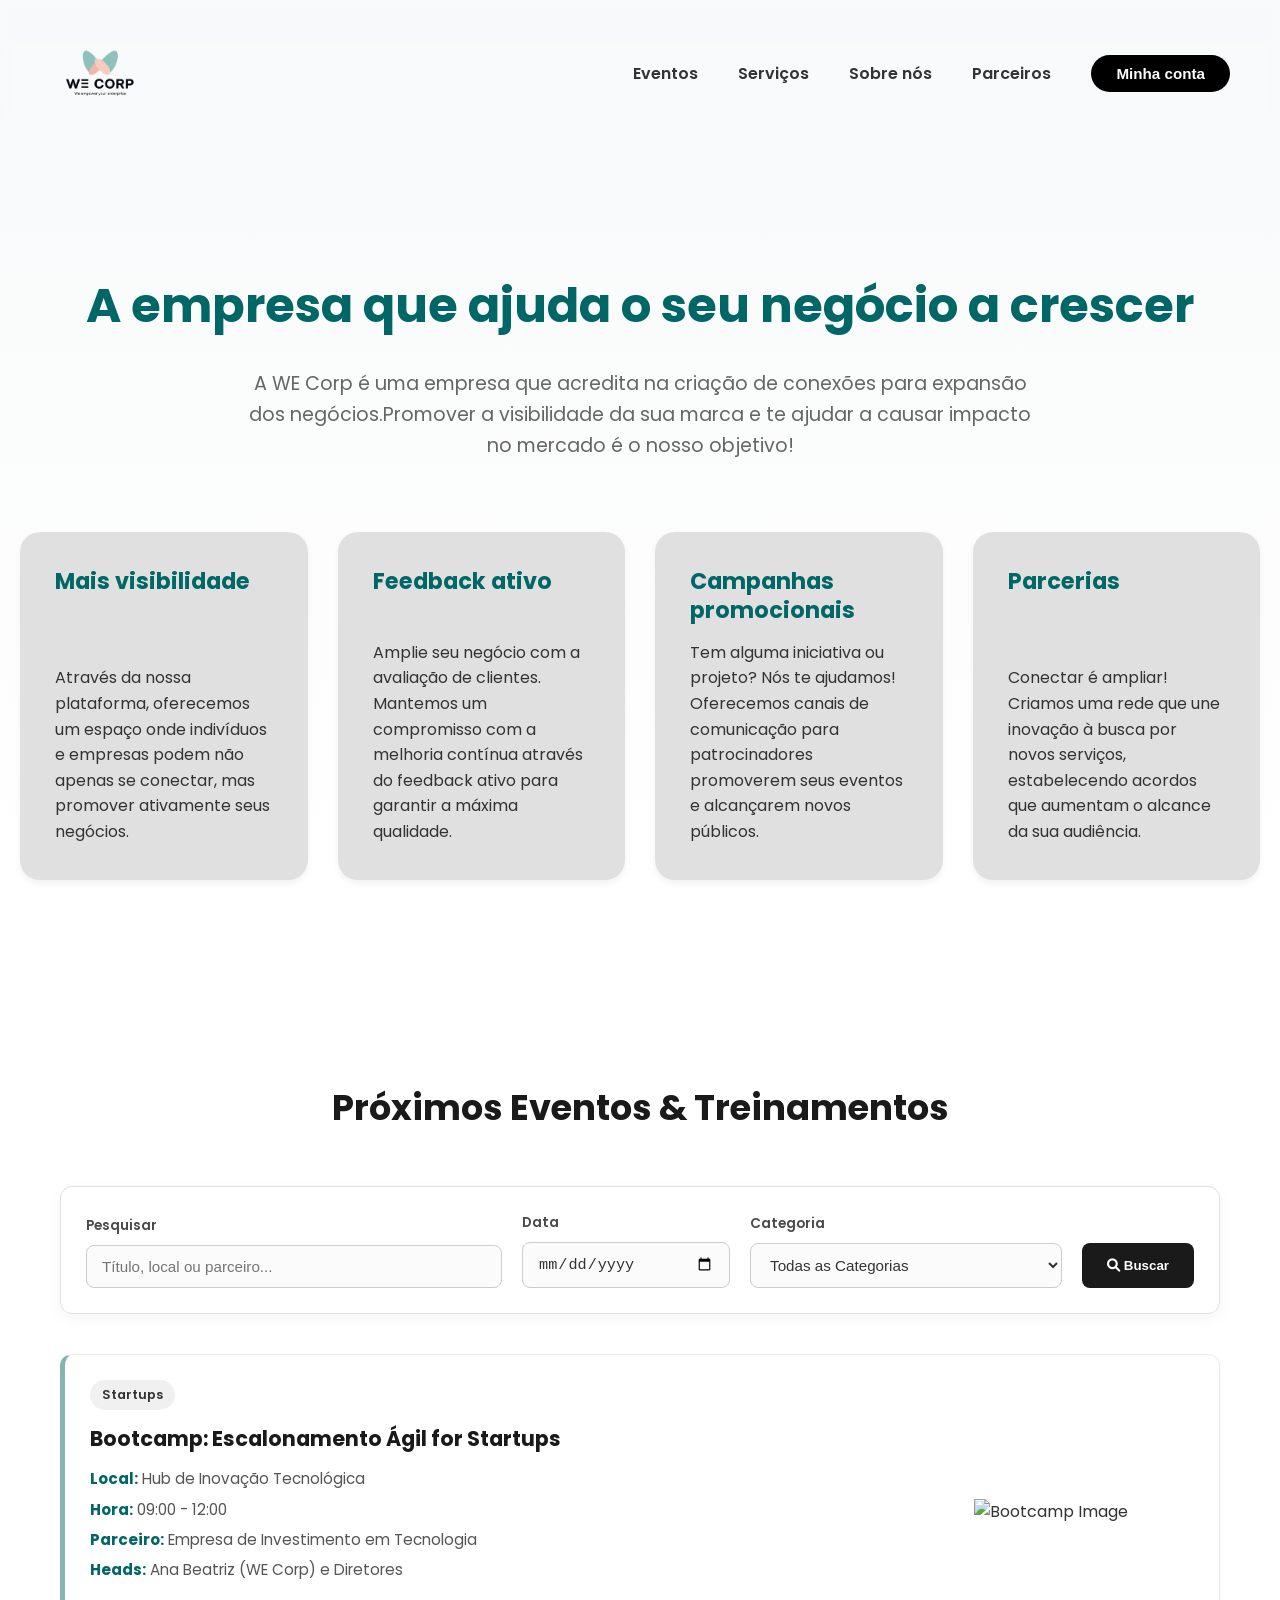
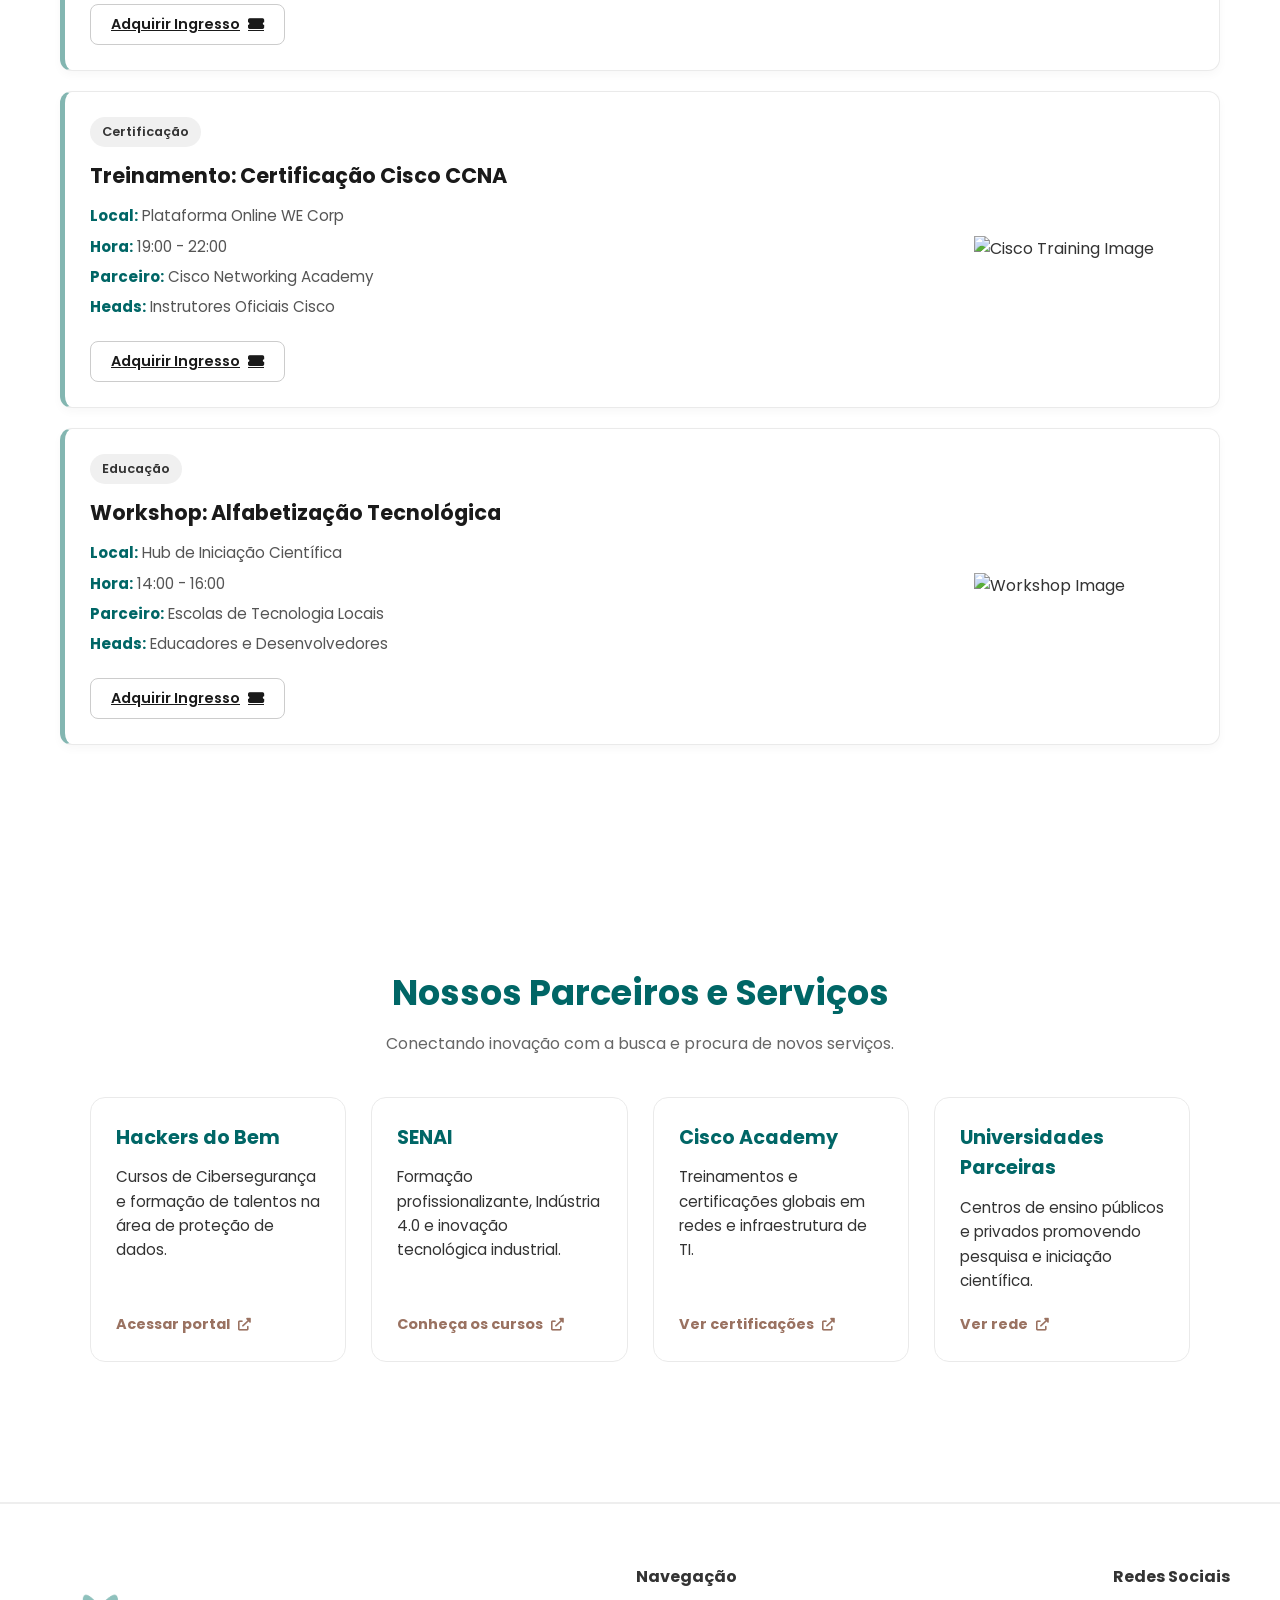
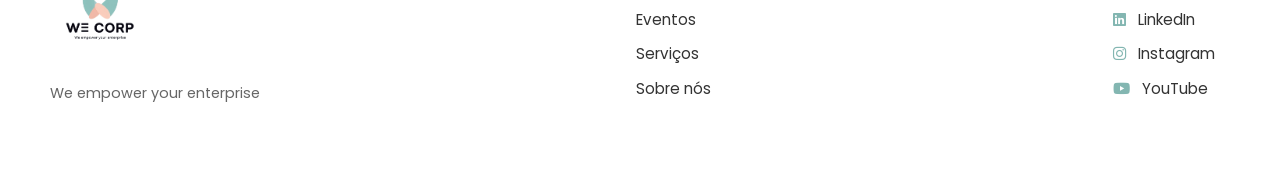
==== commit 93b0e10a: "Replace event images with eventos.png" ====
--- a/index.html
+++ b/index.html
@@ -98,7 +98,7 @@
     </a>
 
                     </div>
-                    <img src="https://i.ibb.co/3rSj9fS/event-1.jpg" alt="Bootcamp Image" class="event-img">
+                    <img src="eventos.png" alt="Bootcamp Image" class="event-img">
                 </div>
 
                 <div class="event-item">
@@ -115,7 +115,7 @@
     </a>
 
                     </div>
-                    <img src="https://i.ibb.co/9vHkL3Z/event-2.jpg" alt="Cisco Training Image" class="event-img">
+                    <img src="eventos.png" alt="Cisco Training Image" class="event-img">
                 </div>
 
                 <div class="event-item">
@@ -132,7 +132,7 @@
     </a>
 
                     </div>
-                    <img src="https://i.ibb.co/h7W01x0/event-3.jpg" alt="Workshop Image" class="event-img">
+                    <img src="eventos.png" alt="Workshop Image" class="event-img">
                 </div>
             </div>
         </section>
@@ -287,4 +287,4 @@
     </script>
     <script src="auth.js"></script>
 </body>
-</html>+</html>
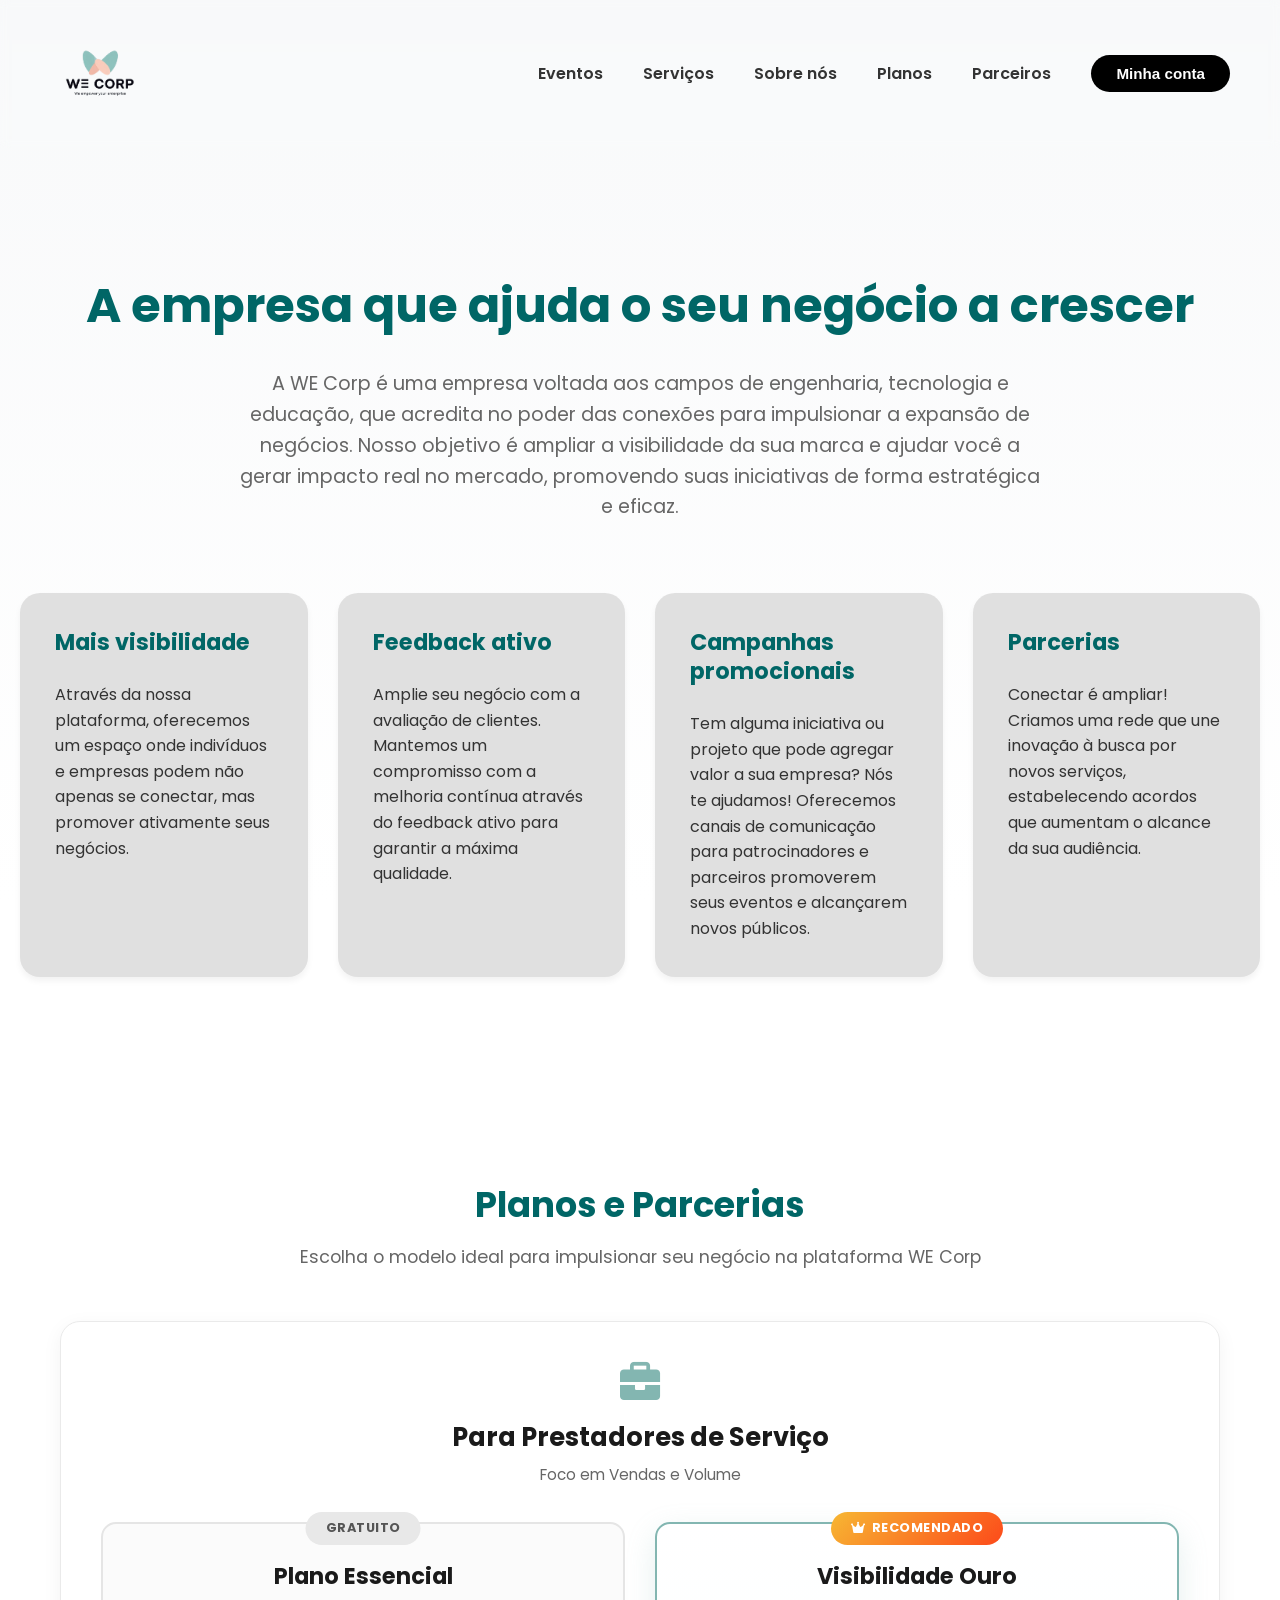
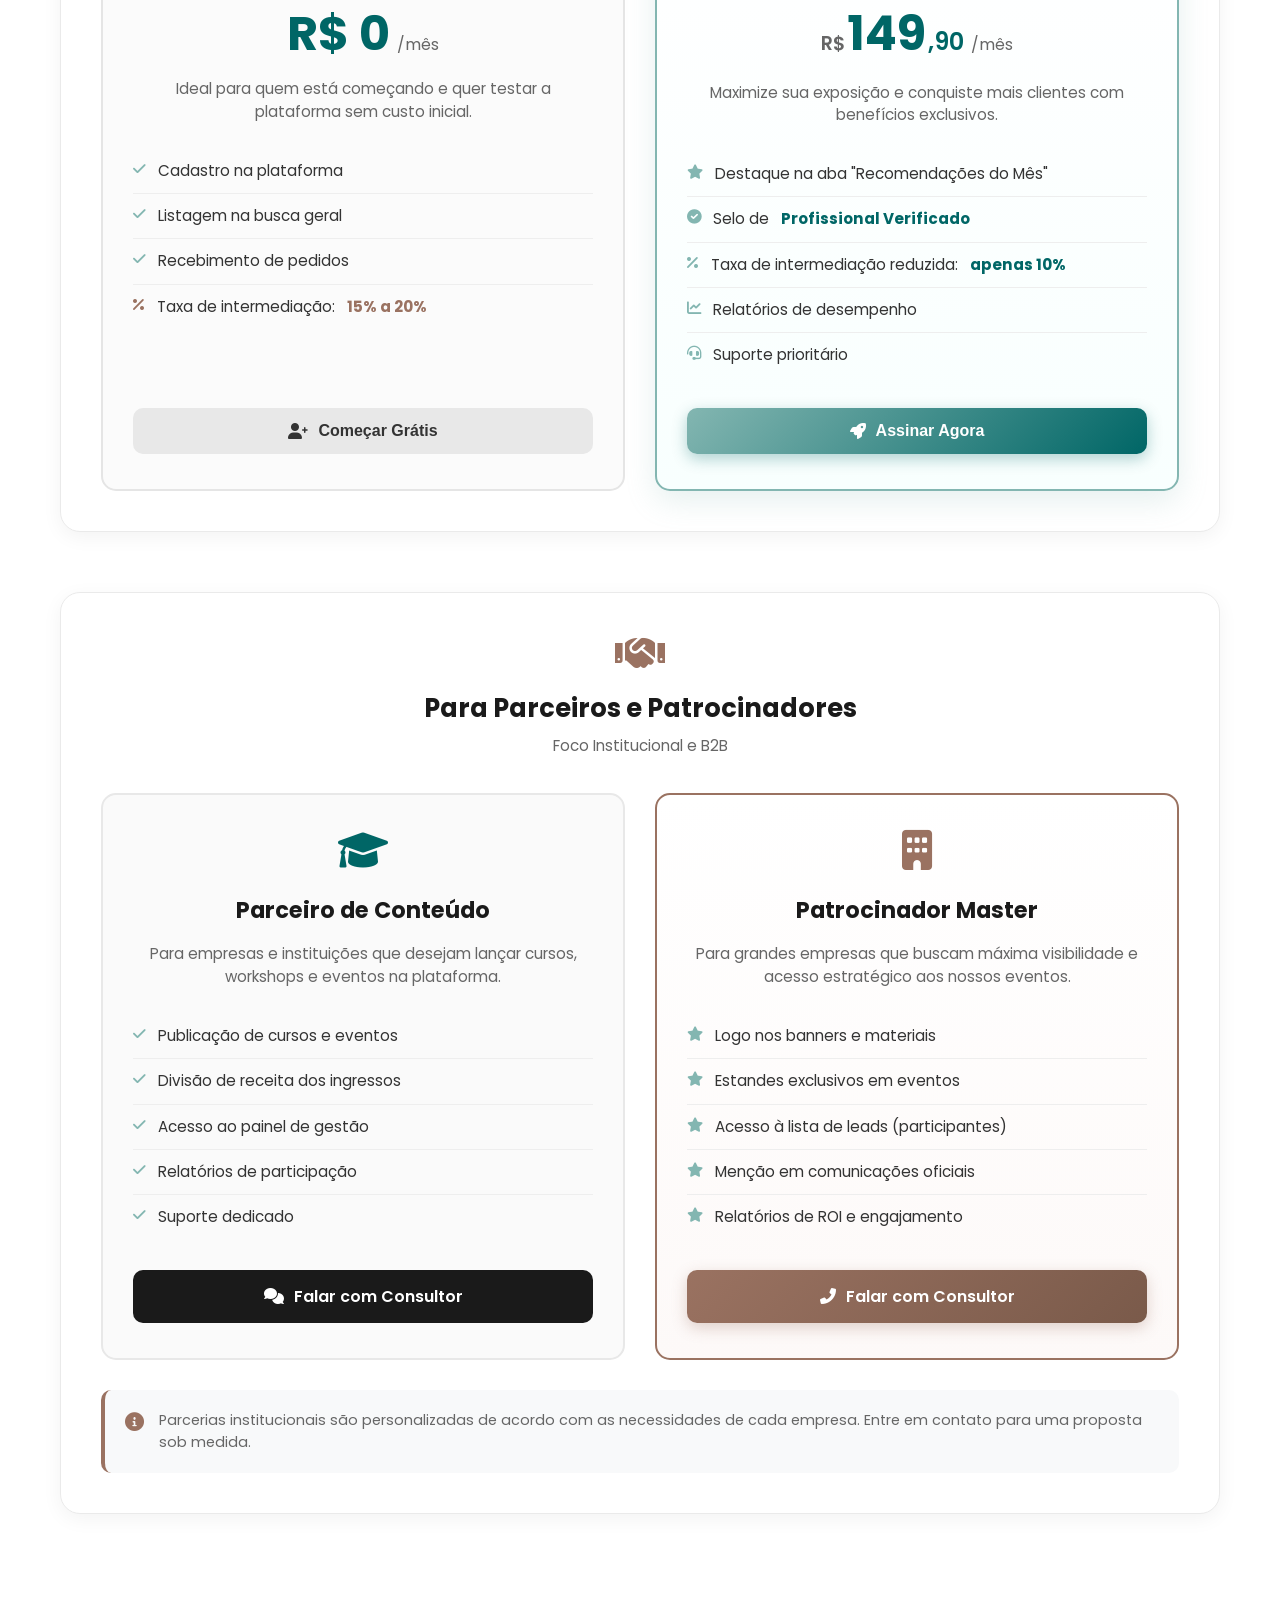
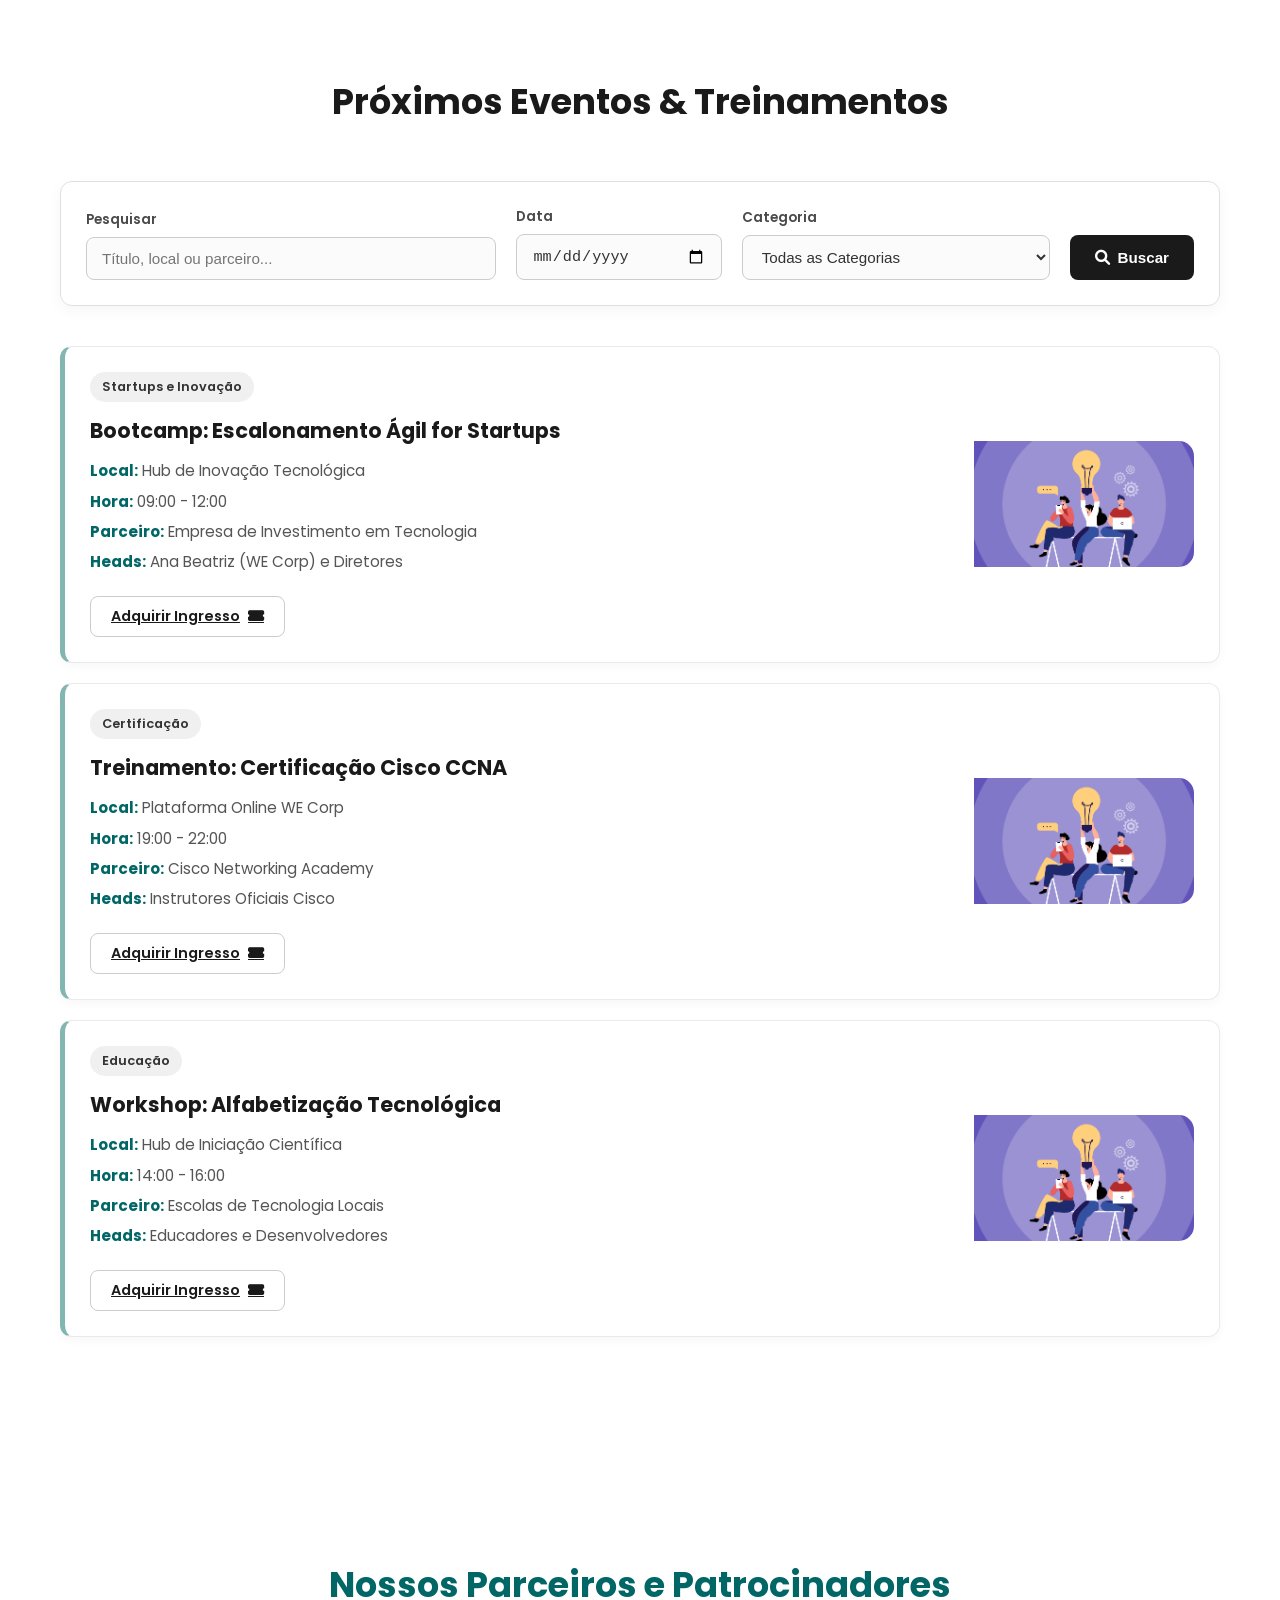
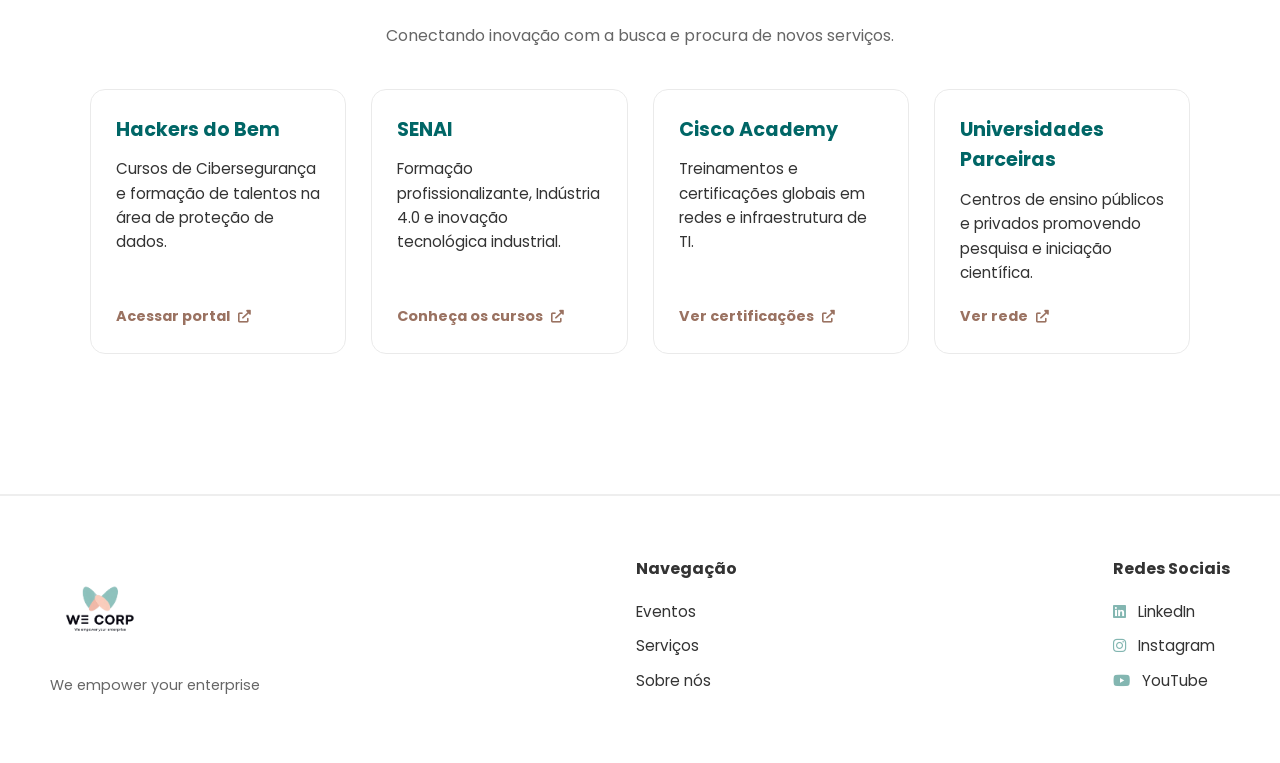
==== commit 07cabb63: "Atualização de Telas" ====
--- a/index.html
+++ b/index.html
@@ -19,10 +19,11 @@
             <div class="logo">
                 <img src="logo.png" alt="WE CORP Logo" class="logo-img">
             </div>
-            <nav>
+<nav>
                 <a href="#eventos">Eventos</a>
                 <a href="servicos.html">Serviços</a>
                 <a href="#sobre">Sobre nós</a>
+                <a href="#planos">Planos</a>
                 <a href="#parceiros">Parceiros</a>
                 <button id="btnOpenLogin" class="btn-login">Minha conta</button>
             </nav>
@@ -32,7 +33,7 @@
     <main>
         <section id="sobre" class="hero-section">
             <h1>A empresa que ajuda o seu negócio a crescer</h1>
-            <p class="subtitle">A WE Corp é uma empresa que acredita na criação de conexões para expansão dos negócios.Promover a visibilidade da sua marca e te ajudar a causar impacto no mercado é o nosso objetivo!</p>
+            <p class="subtitle">A WE Corp é uma empresa voltada aos campos de engenharia, tecnologia e educação, que acredita no poder das conexões para impulsionar a expansão de negócios. Nosso objetivo é ampliar a visibilidade da sua marca e ajudar você a gerar impacto real no mercado, promovendo suas iniciativas de forma estratégica e eficaz.</p>
             
             <div class="cards-grid">
                 <div class="card floating">
@@ -45,11 +46,127 @@
                 </div>
                 <div class="card floating">
                     <h3>Campanhas promocionais</h3>
-                    <p>Tem alguma iniciativa ou projeto? Nós te ajudamos! Oferecemos canais de comunicação para patrocinadores promoverem seus eventos e alcançarem novos públicos.</p>
+                    <p>Tem alguma iniciativa ou projeto que pode agregar valor a sua empresa? Nós te ajudamos! Oferecemos canais de comunicação para patrocinadores e parceiros promoverem seus eventos e alcançarem novos públicos.</p>
                 </div>
                 <div class="card floating">
                     <h3>Parcerias</h3>
                     <p>Conectar é ampliar! Criamos uma rede que une inovação à busca por novos serviços, estabelecendo acordos que aumentam o alcance da sua audiência.</p>
+                </div>
+</div>
+        </section>
+
+        <!-- SEÇÃO DE PLANOS DE ASSINATURA -->
+        <section id="planos" class="plans-section">
+            <h2>Planos e Parcerias</h2>
+            <p class="plans-subtitle">Escolha o modelo ideal para impulsionar seu negócio na plataforma WE Corp</p>
+
+            <div class="plans-container">
+                <!-- BLOCO: PRESTADORES DE SERVIÇO -->
+                <div class="plans-block">
+                    <div class="plans-block-header">
+                        <i class="fas fa-briefcase"></i>
+                        <h3>Para Prestadores de Serviço</h3>
+                        <p>Foco em Vendas e Volume</p>
+                    </div>
+
+                    <div class="plans-grid">
+                        <!-- Plano Essencial -->
+                        <div class="plan-card">
+                            <div class="plan-badge free">Gratuito</div>
+                            <h4>Plano Essencial</h4>
+                            <div class="plan-price">
+                                <span class="price-value">R$ 0</span>
+                                <span class="price-period">/mês</span>
+                            </div>
+                            <p class="plan-description">Ideal para quem está começando e quer testar a plataforma sem custo inicial.</p>
+                            <ul class="plan-features">
+                                <li><i class="fas fa-check"></i> Cadastro na plataforma</li>
+                                <li><i class="fas fa-check"></i> Listagem na busca geral</li>
+                                <li><i class="fas fa-check"></i> Recebimento de pedidos</li>
+                                <li class="highlight-negative"><i class="fas fa-percent"></i> Taxa de intermediação: <strong>15% a 20%</strong></li>
+                            </ul>
+                            <button class="btn-plan btn-plan-free" onclick="document.getElementById('btnOpenLogin').click()">
+                                <i class="fas fa-user-plus"></i> Começar Grátis
+                            </button>
+                        </div>
+
+                        <!-- Plano Visibilidade Ouro -->
+                        <div class="plan-card featured">
+                            <div class="plan-badge gold"><i class="fas fa-crown"></i> Recomendado</div>
+                            <h4>Visibilidade Ouro</h4>
+                            <div class="plan-price">
+                                <span class="price-currency">R$</span>
+                                <span class="price-value">149</span>
+                                <span class="price-cents">,90</span>
+                                <span class="price-period">/mês</span>
+                            </div>
+                            <p class="plan-description">Maximize sua exposição e conquiste mais clientes com benefícios exclusivos.</p>
+                            <ul class="plan-features">
+                                <li><i class="fas fa-star"></i> Destaque na aba "Recomendações do Mês"</li>
+                                <li><i class="fas fa-check-circle"></i> Selo de <strong>Profissional Verificado</strong></li>
+                                <li><i class="fas fa-percent"></i> Taxa de intermediação reduzida: <strong>apenas 10%</strong></li>
+                                <li><i class="fas fa-chart-line"></i> Relatórios de desempenho</li>
+                                <li><i class="fas fa-headset"></i> Suporte prioritário</li>
+                            </ul>
+                            <button class="btn-plan btn-plan-gold" onclick="document.getElementById('btnOpenLogin').click()">
+                                <i class="fas fa-rocket"></i> Assinar Agora
+                            </button>
+                        </div>
+                    </div>
+                </div>
+
+                <!-- BLOCO: PARCEIROS E PATROCINADORES -->
+                <div class="plans-block">
+                    <div class="plans-block-header institutional">
+                        <i class="fas fa-handshake"></i>
+                        <h3>Para Parceiros e Patrocinadores</h3>
+                        <p>Foco Institucional e B2B</p>
+                    </div>
+
+                    <div class="plans-grid institutional-grid">
+                        <!-- Parceiro de Conteúdo -->
+                        <div class="plan-card institutional-card">
+                            <div class="plan-icon-top">
+                                <i class="fas fa-graduation-cap"></i>
+                            </div>
+                            <h4>Parceiro de Conteúdo</h4>
+                            <p class="plan-description">Para empresas e instituições que desejam lançar cursos, workshops e eventos na plataforma.</p>
+                            <ul class="plan-features">
+                                <li><i class="fas fa-check"></i> Publicação de cursos e eventos</li>
+                                <li><i class="fas fa-check"></i> Divisão de receita dos ingressos</li>
+                                <li><i class="fas fa-check"></i> Acesso ao painel de gestão</li>
+                                <li><i class="fas fa-check"></i> Relatórios de participação</li>
+                                <li><i class="fas fa-check"></i> Suporte dedicado</li>
+                            </ul>
+                            <a href="mailto:parcerias@wecorp.com?subject=Interesse%20-%20Parceiro%20de%20Conteúdo" class="btn-plan btn-plan-contact">
+                                <i class="fas fa-comments"></i> Falar com Consultor
+                            </a>
+                        </div>
+
+                        <!-- Patrocinador Master -->
+                        <div class="plan-card institutional-card master">
+                            <div class="plan-icon-top">
+                                <i class="fas fa-building"></i>
+                            </div>
+                            <h4>Patrocinador Master</h4>
+                            <p class="plan-description">Para grandes empresas que buscam máxima visibilidade e acesso estratégico aos nossos eventos.</p>
+                            <ul class="plan-features">
+                                <li><i class="fas fa-star"></i> Logo nos banners e materiais</li>
+                                <li><i class="fas fa-star"></i> Estandes exclusivos em eventos</li>
+                                <li><i class="fas fa-star"></i> Acesso à lista de leads (participantes)</li>
+                                <li><i class="fas fa-star"></i> Menção em comunicações oficiais</li>
+                                <li><i class="fas fa-star"></i> Relatórios de ROI e engajamento</li>
+                            </ul>
+                            <a href="mailto:parcerias@wecorp.com?subject=Interesse%20-%20Patrocinador%20Master" class="btn-plan btn-plan-master">
+                                <i class="fas fa-phone-alt"></i> Falar com Consultor
+                            </a>
+                        </div>
+                    </div>
+
+                    <div class="institutional-note">
+                        <i class="fas fa-info-circle"></i>
+                        <p>Parcerias institucionais são personalizadas de acordo com as necessidades de cada empresa. Entre em contato para uma proposta sob medida.</p>
+                    </div>
                 </div>
             </div>
         </section>
@@ -86,7 +203,7 @@
             <div class="events-list">
                 <div class="event-item">
                     <div class="event-details">
-                        <span class="tag">Startups</span>
+                        <span class="tag">Startups e Inovação</span>
                         <h4>Bootcamp: Escalonamento Ágil for Startups</h4>
                         <p><strong>Local:</strong> Hub de Inovação Tecnológica</p>
                         <p><strong>Hora:</strong> 09:00 - 12:00</p>
@@ -138,7 +255,7 @@
         </section>
 
         <section id="parceiros" class="partners-section">
-            <h2>Nossos Parceiros e Serviços</h2>
+            <h2>Nossos Parceiros e Patrocinadores</h2>
             <p>Conectando inovação com a busca e procura de novos serviços.</p>
             <div class="partners-grid">
                 <div class="partner-card">
--- a/style.css
+++ b/style.css
@@ -182,7 +182,7 @@
     height: 100%;
     display: flex;
     flex-direction: column;
-    justify-content: space-between;
+    gap: 10px;
 }
 
 /* HOVER */
@@ -261,13 +261,15 @@
 .input-group-search {
     display: flex;
     flex-direction: column;
+    width: 100%;
 }
 
 .input-group-search label {
     font-size: 0.85rem;
     font-weight: 600;
     margin-bottom: 8px;
-    color: #4a4a4a; /* Cinza escuro no lugar do ciano para mais seriedade */
+    color: #4a4a4a;
+    line-height: 1.4;
 }
 
 .search-input, 
@@ -289,21 +291,26 @@
     border-color: var(--theme-teal-main); /* Destaque ciano ao clicar */
 }
 
-/* Botão de busca escuro e elegante */
+/* Botao de busca escuro e elegante */
 .btn-search {
-    height: 45px;
-    background-color: #1a1a1a; /* Preto */
+    min-height: 45px;
+    background-color: #1a1a1a;
     color: #ffffff;
-    padding: 0 25px;
+    padding: 12px 25px;
     border: none;
     border-radius: 8px;
     cursor: pointer;
     font-weight: 600;
+    font-size: 0.95rem;
     transition: var(--transition-standard);
+    display: inline-flex;
+    align-items: center;
+    justify-content: center;
+    gap: 8px;
 }
 
 .btn-search:hover {
-    background-color: var(--theme-teal-elegant); /* Fica azul-petróleo ao passar o mouse */
+    background-color: var(--theme-teal-elegant);
 }
 
 /* Lista de Eventos */
@@ -1239,58 +1246,65 @@
     color: #e67e22;
 }
 
-/* Botões de Ação na Tabela */
+/* =========================================
+   Botões de Ação na Tabela (Padronizados)
+========================================= */
 .action-buttons {
     display: flex;
-    gap: 10px;
+    gap: 8px;
+    flex-wrap: wrap;
+    align-items: center;
 }
 
 .btn-icon {
-    border: none;
-    background: #f0f0f0;
-    color: #555;
+    display: inline-flex;
+    align-items: center;
+    justify-content: center;
+    gap: 6px;
     padding: 8px 12px;
+    font-size: 0.85rem;
+    font-weight: 600;
+    min-width: 95px; /* Garante que todos tenham a mesma largura */
     border-radius: 6px;
+    transition: all 0.2s;
     cursor: pointer;
-    transition: all 0.2s;
-    font-size: 0.9rem;
-}
+}
+
+/* Variações de Cores dos Botões */
+.btn-approve { 
+    background-color: #d4edda; 
+    color: #155724; 
+    border: 1px solid #c3e6cb; 
+}
+.btn-approve:hover { background-color: #c3e6cb; }
+
+.btn-delete { 
+    background-color: #f8d7da; 
+    color: #721c24; 
+    border: 1px solid #f5c6cb; 
+}
+.btn-delete:hover { background-color: #f5c6cb; }
 
 .btn-view { 
-    background: #e0f7fa; 
+    background-color: #e0f7fa; 
     color: #00838f; 
-}
-
-.btn-view:hover { 
-    background: #b2ebf2; 
-}
-
-.btn-edit:hover { 
-    background: #e2e2e2; 
-}
-
-.btn-disable:hover { 
-    background: #ffebee; 
+    border: 1px solid #b2ebf2; 
+}
+.btn-view:hover { background-color: #b2ebf2; }
+
+.btn-edit { 
+    background-color: #f0f0f0; 
+    color: #555; 
+    border: 1px solid #e0e0e0; 
+}
+.btn-edit:hover { background-color: #e2e2e2; }
+
+.btn-disable { 
+    background-color: #ffebee; 
     color: #c62828; 
-}
-
-.btn-approve { 
-    background: #d4edda; 
-    color: #155724; 
-}
-
-.btn-approve:hover { 
-    background: #c3e6cb; 
-}
-
-.btn-delete {
-    background: #ffebee;
-    color: #c62828;
-}
-
-.btn-delete:hover {
-    background: #ffcdd2;
-}
+    border: 1px solid #ffcdd2; 
+}
+.btn-disable:hover { background-color: #ffcdd2; }
 
 
 /* =========================================
@@ -1301,25 +1315,69 @@
     width: 90%;
     max-width: 700px;
     border-radius: 15px;
-    padding: 40px;
+    padding: 35px 40px 40px;
     position: relative;
     box-shadow: 0 20px 50px rgba(0,0,0,0.2);
+    max-height: 90vh;
+    overflow-y: auto;
+    display: flex;
+    flex-direction: column;
 }
 
 .modal-header-profile {
     border-bottom: 2px solid #eee;
     padding-bottom: 20px;
     margin-bottom: 25px;
+    flex-shrink: 0;
 }
 
 .modal-header-profile h2 { 
     color: var(--theme-teal-elegant); 
-    margin-bottom: 5px; 
+    margin-bottom: 8px;
+    font-size: 1.5rem;
+    display: flex;
+    align-items: center;
+    gap: 10px;
+    flex-wrap: wrap;
 }
 
 .modal-header-profile p { 
     color: #666; 
-    font-size: 0.95rem; 
+    font-size: 0.95rem;
+    line-height: 1.5;
+}
+
+/* Botao Fechar (X) em modais de perfil admin - contraste com fundo branco */
+.admin-profile-modal .close-modal {
+    position: absolute;
+    top: 15px;
+    right: 15px;
+    color: #555;
+    background: #f0f0f0;
+    border: none;
+    border-radius: 50%;
+    width: 38px;
+    height: 38px;
+    display: flex;
+    align-items: center;
+    justify-content: center;
+    font-size: 1.2rem;
+    cursor: pointer;
+    transition: var(--transition-standard);
+    z-index: 10;
+}
+
+.admin-profile-modal .close-modal:hover {
+    color: white;
+    background: var(--theme-accent-peach);
+    transform: scale(1.05);
+}
+
+/* Formularios dentro do modal admin */
+.admin-profile-modal form {
+    display: flex;
+    flex-direction: column;
+    flex: 1;
 }
 
 .profile-details-grid {
@@ -1515,54 +1573,384 @@
     background-color: #2a2a2a;
 }
 
+/* Botao de Formulario Largo (Ocupa 100% da largura) */
+.btn-block {
+    display: flex !important;
+    justify-content: center;
+    align-items: center;
+    width: 100% !important;
+    min-height: 52px !important;
+    padding: 14px 24px !important;
+    font-size: 1rem !important;
+    font-weight: 600 !important;
+    margin-top: 25px !important;
+    gap: 10px;
+    border-radius: 10px !important;
+    flex-shrink: 0;
+}
+
+/* Garantir que o botao dentro de formularios de modal tenha tamanho adequado */
+.admin-profile-modal .btn-block {
+    min-height: 54px !important;
+    font-size: 1.05rem !important;
+    margin-top: 30px !important;
+}
+
 
 /* =========================================
-   17. RESPONSIVIDADE
+   SEÇÃO DE PLANOS E ASSINATURAS
 ========================================= */
-
-/* Tablets e telas médias */
-@media (max-width: 1000px) {
-    .cards-grid {
-        grid-template-columns: repeat(2, 1fr);
-    }
-}
-
-/* Evento - Tablet */
-@media (max-width: 900px) {
-    .event-grid-layout {
+.plans-section {
+    padding: 80px 20px;
+    max-width: 1200px;
+    margin: 0 auto;
+}
+
+.plans-section h2 {
+    text-align: center;
+    font-size: 2.2rem;
+    color: var(--theme-teal-elegant);
+    font-weight: 700;
+    margin-bottom: 10px;
+}
+
+.plans-subtitle {
+    text-align: center;
+    color: var(--text-muted);
+    font-size: 1.1rem;
+    margin-bottom: 50px;
+}
+
+.plans-container {
+    display: flex;
+    flex-direction: column;
+    gap: 60px;
+}
+
+/* Blocos de Planos */
+.plans-block {
+    background: #ffffff;
+    border-radius: 20px;
+    padding: 40px;
+    box-shadow: 0 5px 20px rgba(0, 0, 0, 0.05);
+    border: 1px solid #eaeaea;
+}
+
+.plans-block-header {
+    text-align: center;
+    margin-bottom: 35px;
+}
+
+.plans-block-header i {
+    font-size: 2.5rem;
+    color: var(--theme-teal-main);
+    margin-bottom: 15px;
+}
+
+.plans-block-header.institutional i {
+    color: var(--theme-terracotta);
+}
+
+.plans-block-header h3 {
+    font-size: 1.6rem;
+    color: #1a1a1a;
+    font-weight: 700;
+    margin-bottom: 5px;
+}
+
+.plans-block-header p {
+    color: var(--text-muted);
+    font-size: 0.95rem;
+}
+
+/* Grid de Planos */
+.plans-grid {
+    display: grid;
+    grid-template-columns: repeat(2, 1fr);
+    gap: 30px;
+}
+
+.institutional-grid {
+    grid-template-columns: repeat(2, 1fr);
+}
+
+/* Cards de Plano */
+.plan-card {
+    background: #fbfbfb;
+    border: 2px solid #e5e5e5;
+    border-radius: 15px;
+    padding: 35px 30px;
+    display: flex;
+    flex-direction: column;
+    position: relative;
+    transition: var(--transition-standard);
+}
+
+.plan-card:hover {
+    transform: translateY(-5px);
+    box-shadow: 0 15px 35px rgba(0, 0, 0, 0.08);
+}
+
+/* Card em Destaque (Ouro) */
+.plan-card.featured {
+    border: 2px solid var(--theme-teal-main);
+    background: linear-gradient(to bottom, #ffffff, #f8fffe);
+    box-shadow: 0 10px 30px rgba(131, 182, 177, 0.2);
+}
+
+.plan-card.featured:hover {
+    box-shadow: 0 20px 40px rgba(131, 182, 177, 0.25);
+}
+
+/* Cards Institucionais */
+.plan-card.institutional-card {
+    background: #fafafa;
+    border: 2px solid #e8e8e8;
+}
+
+.plan-card.institutional-card.master {
+    border-color: var(--theme-terracotta);
+    background: linear-gradient(to bottom, #ffffff, #fdf9f8);
+}
+
+.plan-icon-top {
+    text-align: center;
+    margin-bottom: 20px;
+}
+
+.plan-icon-top i {
+    font-size: 2.5rem;
+    color: var(--theme-teal-elegant);
+}
+
+.institutional-card.master .plan-icon-top i {
+    color: var(--theme-terracotta);
+}
+
+/* Badges */
+.plan-badge {
+    position: absolute;
+    top: -12px;
+    left: 50%;
+    transform: translateX(-50%);
+    padding: 6px 20px;
+    border-radius: 20px;
+    font-size: 0.8rem;
+    font-weight: 700;
+    text-transform: uppercase;
+    letter-spacing: 0.5px;
+}
+
+.plan-badge.free {
+    background: #e8e8e8;
+    color: #555;
+}
+
+.plan-badge.gold {
+    background: linear-gradient(135deg, #f7b733, #fc4a1a);
+    color: white;
+    display: flex;
+    align-items: center;
+    gap: 6px;
+}
+
+/* Títulos dos Planos */
+.plan-card h4 {
+    font-size: 1.4rem;
+    color: #1a1a1a;
+    font-weight: 700;
+    margin-bottom: 15px;
+    text-align: center;
+}
+
+/* Preços */
+.plan-price {
+    text-align: center;
+    margin-bottom: 20px;
+    display: flex;
+    align-items: baseline;
+    justify-content: center;
+    gap: 2px;
+}
+
+.plan-price .price-currency {
+    font-size: 1.2rem;
+    color: var(--text-muted);
+    font-weight: 600;
+}
+
+.plan-price .price-value {
+    font-size: 3rem;
+    font-weight: 700;
+    color: var(--theme-teal-elegant);
+    line-height: 1;
+}
+
+.plan-card.featured .plan-price .price-value {
+    color: var(--theme-teal-elegant);
+}
+
+.plan-price .price-cents {
+    font-size: 1.5rem;
+    font-weight: 600;
+    color: var(--theme-teal-elegant);
+}
+
+.plan-price .price-period {
+    font-size: 1rem;
+    color: var(--text-muted);
+    margin-left: 5px;
+}
+
+/* Descrição */
+.plan-description {
+    text-align: center;
+    color: var(--text-muted);
+    font-size: 0.95rem;
+    margin-bottom: 25px;
+    line-height: 1.5;
+}
+
+/* Lista de Benefícios */
+.plan-features {
+    list-style: none;
+    padding: 0;
+    margin-bottom: 30px;
+    flex-grow: 1;
+}
+
+.plan-features li {
+    padding: 10px 0;
+    border-bottom: 1px solid #eee;
+    color: var(--text-dark);
+    font-size: 0.95rem;
+    display: flex;
+    align-items: flex-start;
+    gap: 12px;
+}
+
+.plan-features li:last-child {
+    border-bottom: none;
+}
+
+.plan-features li i {
+    color: var(--theme-teal-main);
+    font-size: 0.9rem;
+    margin-top: 3px;
+    flex-shrink: 0;
+}
+
+.plan-features li.highlight-negative i {
+    color: var(--theme-terracotta);
+}
+
+.plan-features li strong {
+    color: var(--theme-teal-elegant);
+}
+
+.plan-features li.highlight-negative strong {
+    color: var(--theme-terracotta);
+}
+
+/* Botões de Plano */
+.btn-plan {
+    display: flex;
+    align-items: center;
+    justify-content: center;
+    gap: 10px;
+    padding: 14px 25px;
+    border-radius: 10px;
+    font-size: 1rem;
+    font-weight: 600;
+    cursor: pointer;
+    transition: var(--transition-standard);
+    text-decoration: none;
+    border: none;
+    width: 100%;
+}
+
+.btn-plan-free {
+    background: #e8e8e8;
+    color: #333;
+}
+
+.btn-plan-free:hover {
+    background: #d5d5d5;
+    transform: translateY(-2px);
+}
+
+.btn-plan-gold {
+    background: linear-gradient(135deg, var(--theme-teal-main), var(--theme-teal-elegant));
+    color: white;
+    box-shadow: 0 5px 15px rgba(0, 102, 102, 0.3);
+}
+
+.btn-plan-gold:hover {
+    box-shadow: 0 8px 25px rgba(0, 102, 102, 0.4);
+    transform: translateY(-2px);
+}
+
+.btn-plan-contact {
+    background: #1a1a1a;
+    color: white;
+}
+
+.btn-plan-contact:hover {
+    background: var(--theme-teal-elegant);
+    transform: translateY(-2px);
+}
+
+.btn-plan-master {
+    background: linear-gradient(135deg, var(--theme-terracotta), #7a5a4a);
+    color: white;
+    box-shadow: 0 5px 15px rgba(154, 114, 97, 0.3);
+}
+
+.btn-plan-master:hover {
+    box-shadow: 0 8px 25px rgba(154, 114, 97, 0.4);
+    transform: translateY(-2px);
+}
+
+/* Nota Institucional */
+.institutional-note {
+    display: flex;
+    align-items: flex-start;
+    gap: 15px;
+    margin-top: 30px;
+    padding: 20px;
+    background: #f8f9fa;
+    border-radius: 10px;
+    border-left: 4px solid var(--theme-terracotta);
+}
+
+.institutional-note i {
+    color: var(--theme-terracotta);
+    font-size: 1.2rem;
+    margin-top: 2px;
+}
+
+.institutional-note p {
+    color: var(--text-muted);
+    font-size: 0.9rem;
+    line-height: 1.5;
+    margin: 0;
+}
+
+/* Responsividade Planos */
+@media (max-width: 768px) {
+    .plans-grid {
         grid-template-columns: 1fr;
     }
     
-    .event-hero-header h1 {
-        font-size: 2rem;
-    }
-}
-
-/* Mobile */
-@media (max-width: 600px) {
-    .cards-grid {
+    .institutional-grid {
         grid-template-columns: 1fr;
     }
     
-    .search-container { 
-        grid-template-columns: 1fr; 
+    .plans-block {
+        padding: 30px 20px;
     }
     
-    .event-item { 
-        flex-direction: column; 
-        align-items: flex-start; 
+    .plan-price .price-value {
+        font-size: 2.5rem;
     }
-    
-    .event-img { 
-        width: 100%; 
-        height: 150px; 
-        margin-top: 15px; 
-    }
-    
-    /* Ajuste para o mobile no navbar */
-    .navbar-direct nav { 
-        flex-wrap: wrap; 
-        justify-content: center; 
-        gap: 15px; /* Espaçamento menor para telas pequenas */
-    }
-}
+}
